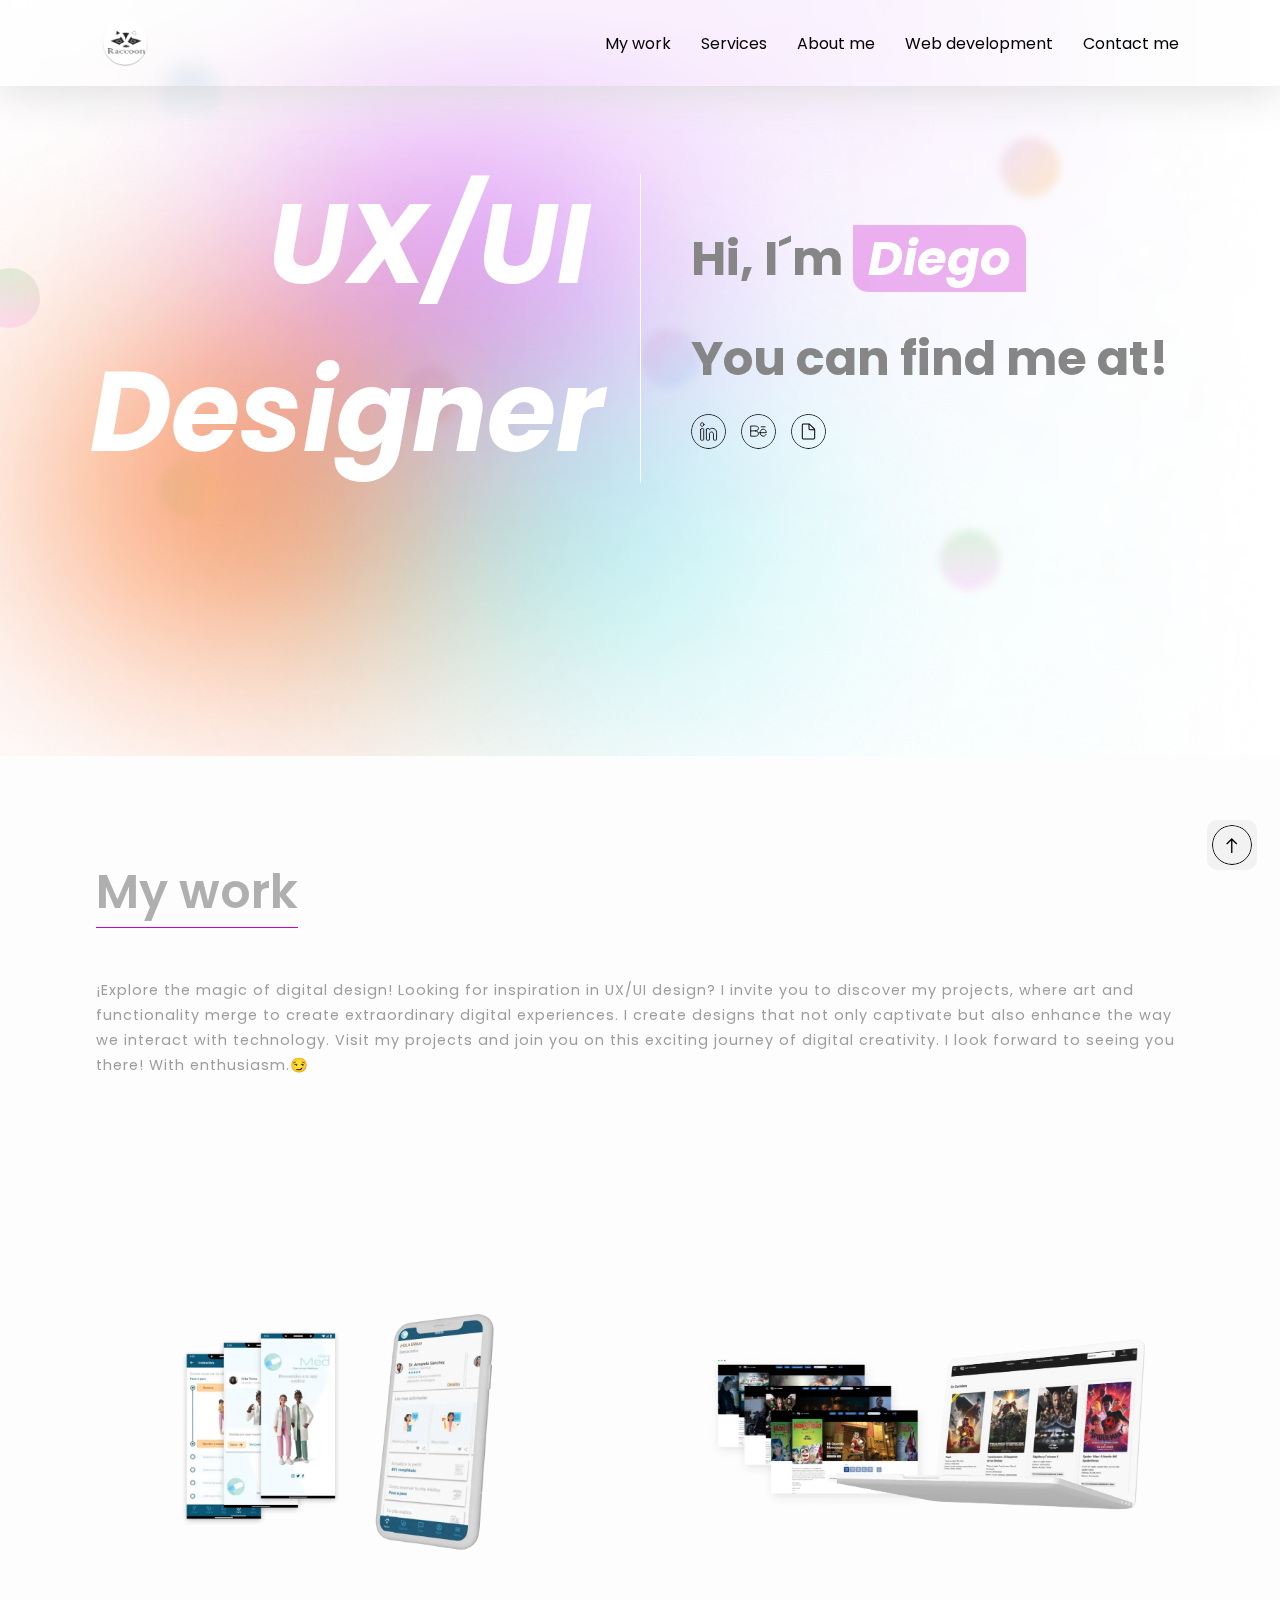
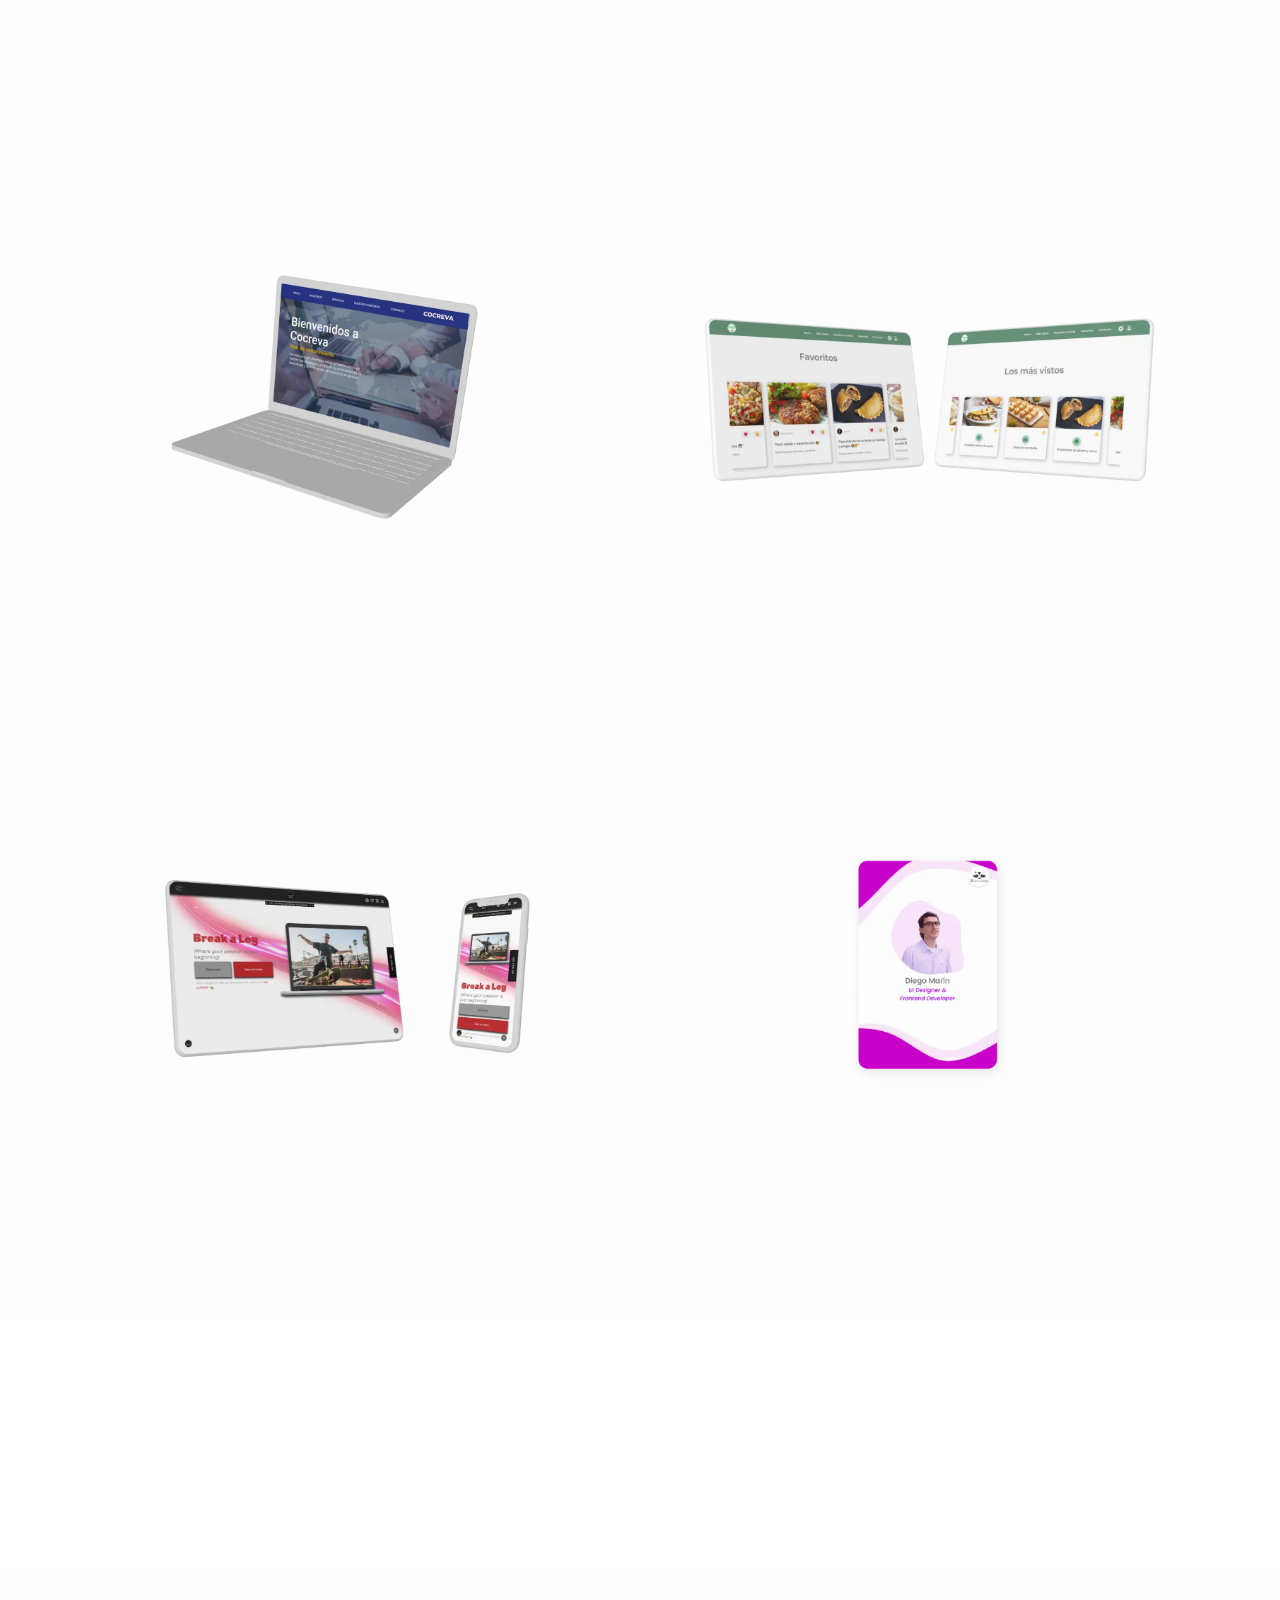
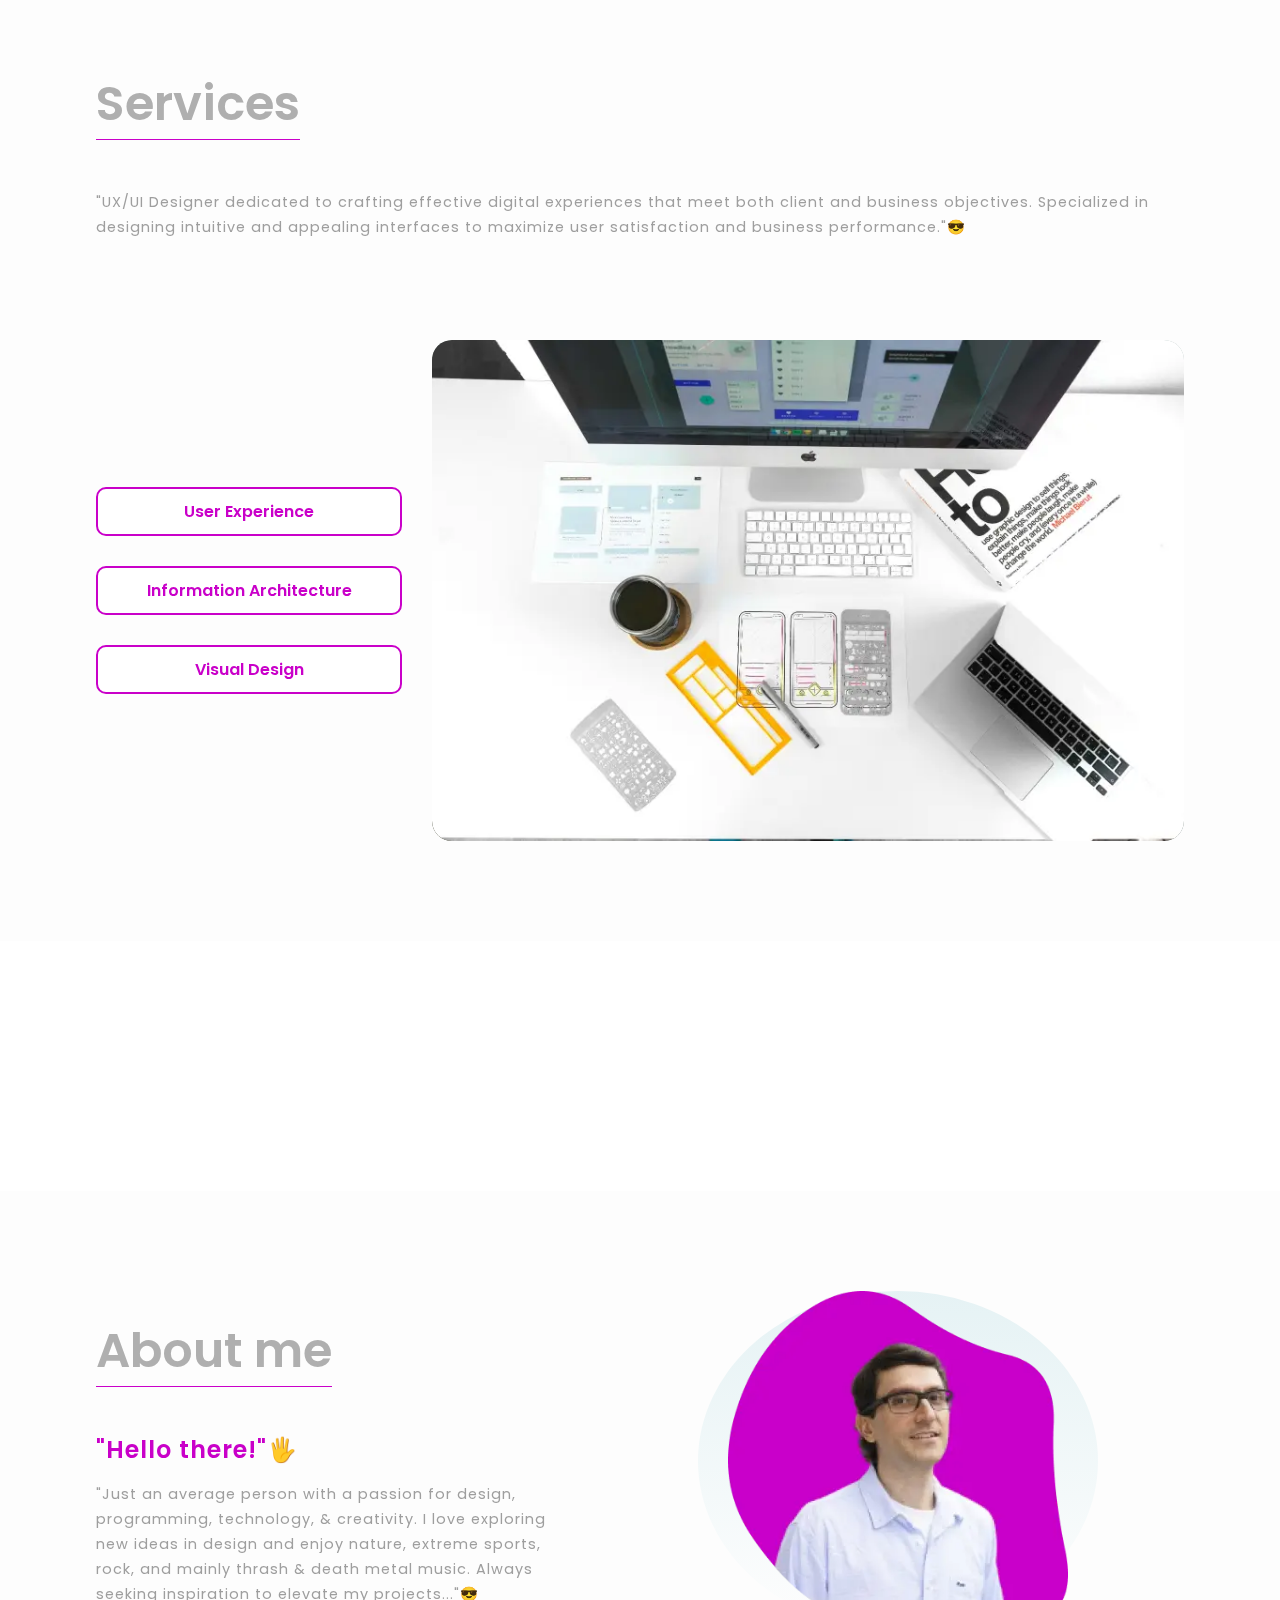
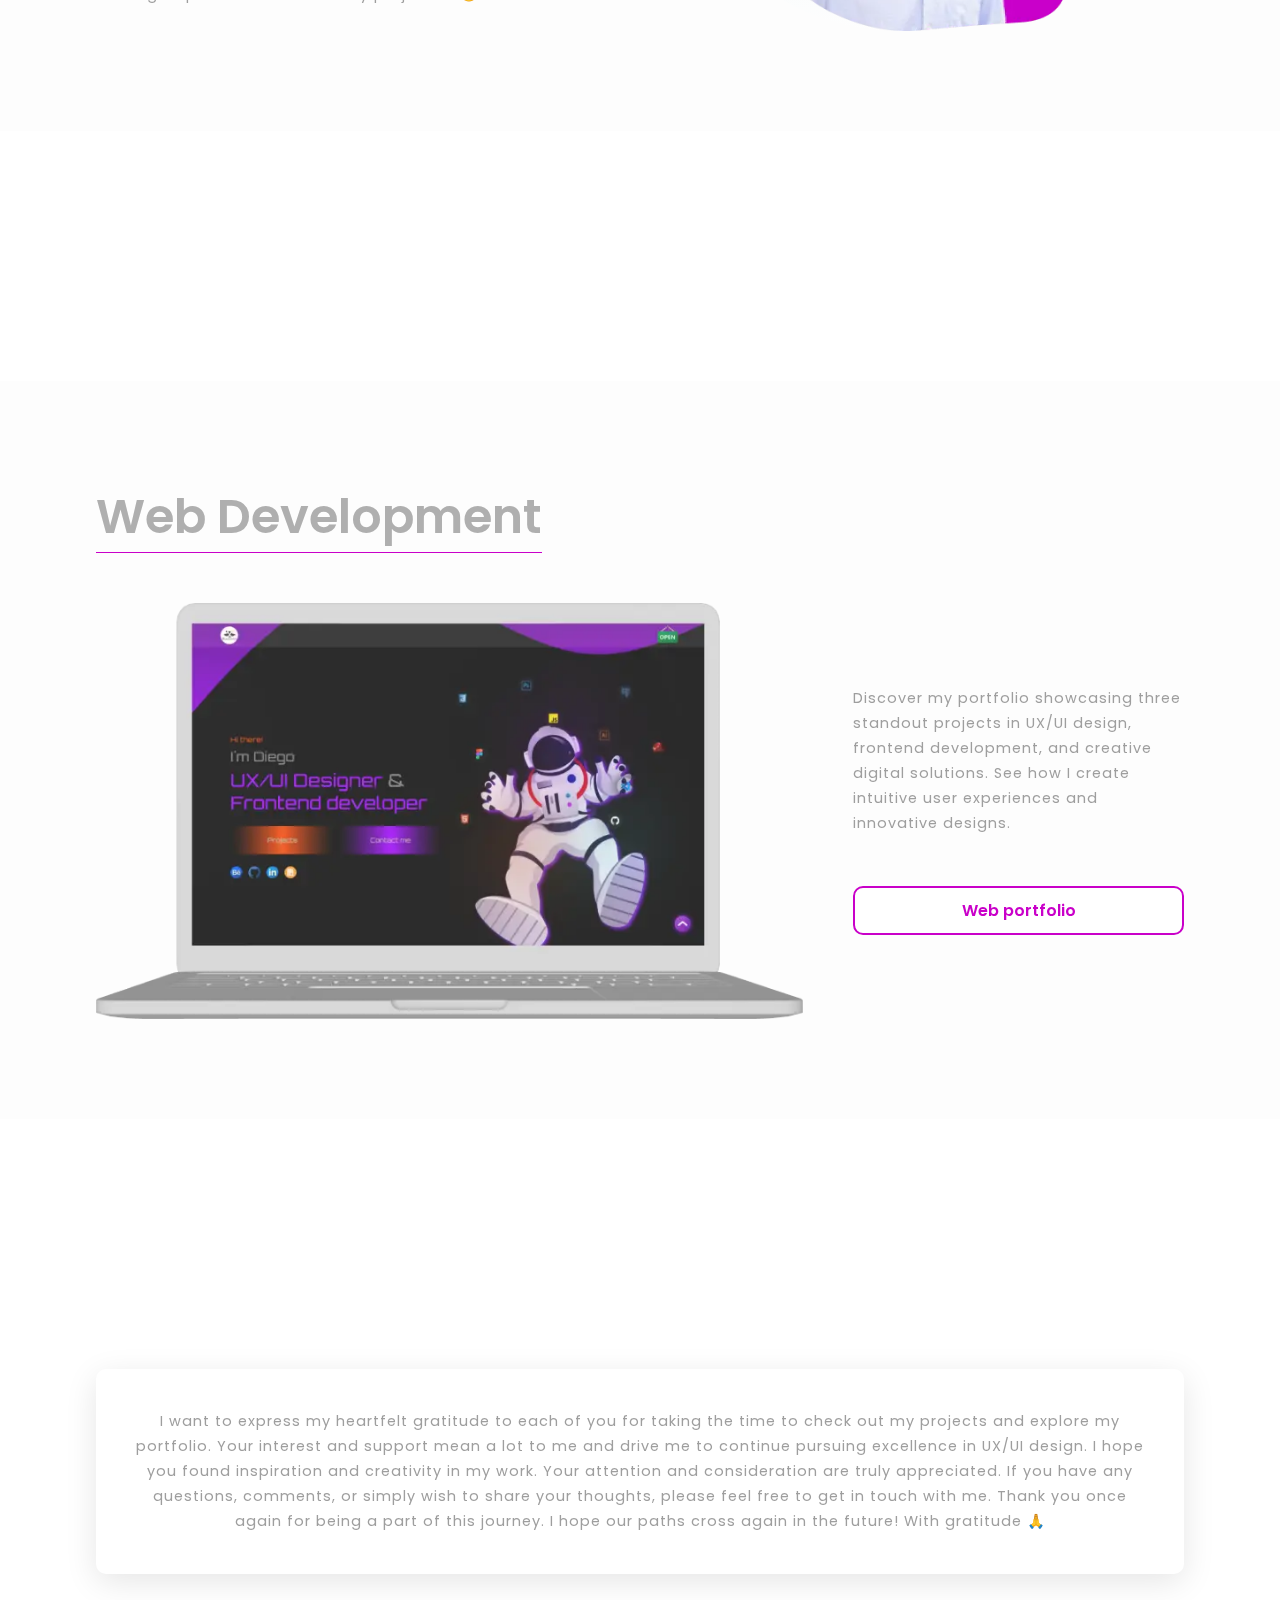
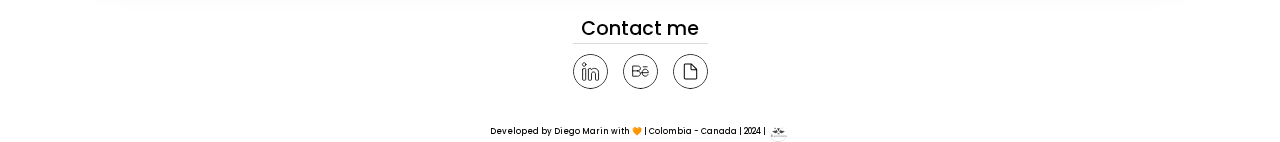
==== index.html @ 4f008a9b "MediaQueries AboutMe LandingPage" ====
<!DOCTYPE html>
<html lang="en">
<head>
    <meta charset="UTF-8">
    <meta name="viewport" content="width=device-width, initial-scale=1.0">
    <title>UX/UI Developer Porfolio</title>
    <!-- Favicon -->
    <link rel="icon" href="./img/logo.svg"  sizes="16x16"/>
    <link rel="icon" href="./img/logo.svg" sizes="32x32"/>
    <link rel="icon" href="./img/logo.svg" sizes="64x64"/>
    <!-- CSS Style -->
    <link rel="stylesheet" href="./assets/application.css">
    <!-- Google fonts  -->
    <link rel="preconnect" href="https://fonts.googleapis.com">
    <link rel="preconnect" href="https://fonts.gstatic.com" crossorigin>
    <link href="https://fonts.googleapis.com/css2?family=Poppins:wght@300;400;500;600;700&display=swap" rel="stylesheet">
</head>
<body>

    <!-- Navbar -->

    <header class="header">
        <div class="navbar">
            <a href="#" class="logoIcon"><img src="./img/logo.svg" alt="Logo" class="logo"></a>

            <label for="input" class="menuSide">
                <img src="./img/menuItemIcon.svg" alt="Icon menu" class="itemMenu">
            </label>
            <input type="checkbox" id="input">

            <nav class="menu">
                <label for="input" class="menuSide">
                    <img src="./img/closeItemIcon.svg" alt="Icon close" class="itemClose">
                </label>
                <ul>
                    <li>
                        <a class="item" href="#portfolio">My work</a>
                    </li>
                    <li>
                        <a class="item" href="#services">Services</a>
                    </li>
                    <li>
                        <a class="item" href="#aboutMe">About me</a>
                    </li>
                    <li>
                        <a class="item" href="#webDeveloper">Web development</a>
                    </li>
                    <li>
                        <a class="item" href="#contactMe">Contact me</a>
                    </li>
                </ul>
            </nav>
        </div>
    </header>

    <!-- Main Container -->

    <main class="mainContainer">

        <!-- Hero Section -->

        <section class="heroSection"  id="heroSection">
            <div class="leftSide">
                <h1 class="titleLeftSide">UX/UI Designer</h1>
            </div>
            <div class="rightSide">
                <h2 class="itemRightSide titleRightSide">Hi, I´m <span class="name">Diego</span></h2>
                <h2 class="itemRightSide titleRightSide">You can find me at!</h2>
                <nav class="itemRightSide socialMedia">
                    <ul>
                        <li><a href="https://www.linkedin.com/in/diegomarinmora/" class="item" target="_blank"><img src="./img/linkedinItemIcon.svg" alt="LinkedIn icon" class="img"><span class="tooltip">LinkedIn</span></a></li>
                        <li><a href="https://www.behance.net/diegomarin21" class="item" target="_blank"><img src="./img/behanceItemIcon.svg" alt="Behance icon" class="img"><span class="tooltip">Behance</span></a></li>
                        <li><a href="./img/resume.pdf" class="item" target="_blank" download="resume.pdf"><img src="./img/resumeItemIcon.svg" alt="Resume icon" class="img"><span class="tooltip">Resume</span></a></li>
                    </ul>
                </nav>
            </div>
            <div class="spot spot1"></div>
            <div class="spot spot2"></div>
            <div class="spot spot3"></div>
            <div class="spot spot4"></div>
            <div class="spot spot5"></div>
            <div class="spot spot6"></div>
            <div class="spot spot7"></div>
        </section>

        <!-- Section ArrowUp -->

        <section class="arrowup" >
            <a href="#heroSection"><img src="./img/arrowUpItemIcon.svg" alt="" class="arrowupIcon"></a>
        </section>

        <!-- Portfolio -->

        <section class="portfolio" id="portfolio">
            <div class="sectionPortfolio">
                <h3 class="titleSection">My work</h3>
                <p>¡Explore the magic of digital design!
                    Looking for inspiration in UX/UI design? I invite you to discover my projects, where art and functionality merge to create extraordinary digital experiences.
                    I create designs that not only captivate but also enhance the way we interact with technology.
                    Visit my projects and join you on this exciting journey of digital creativity. I look forward to seeing you there!
                    With enthusiasm.😏
                </p>
            </div>
            <div class="sectionProjects">
                <section class="project projectOne">
                    <div class="blockProject">
                        <h3 class="subtitleProject">Semed</h3>
                        <p class="paragraph">Designed a user-friendly app to simplify scheduling and
                            managing medical appointments. Key UX/UI features include intuitive navigation,
                            clear appointment scheduling, and an integrated chat system for direct communication
                            with healthcare providers.
                        </p>
                        <a href="views/semed.html" class="ctaProject"> Case Study</a>
                    </div>
                </section>
                <section class="project projectTwo">
                    <div class="blockProject">
                        <h3 class="subtitleProject">Cineco</h3>
                        <p class="paragraph">Redesigned a ticket booking website to enhance user experience
                            and streamline the booking process. Key UX/UI improvements include a more intuitive
                            interface, simplified navigation, and a faster, more efficient reservation system,
                            ensuring a seamless and enjoyable user journey.</p>
                        <a href="views/cineco.html" class="ctaProject">Case Study</a>
                    </div>
                </section>
                <section class="project projectThree">
                    <div class="blockProject">
                        <h3 class="subtitleProject">Cocreva</h3>
                        <p class="paragraph">Created a focused landing page featuring a leading speaker in
                            technology and entrepreneurship. Highlighting upcoming talks and encouraging direct
                            engagement through social media channels. Key UX/UI elements include a streamlined
                            design, and intuitive navigation for easy interaction.</p>
                        <a href="views/cocreva.html" class="ctaProject">Case Study </a>
                    </div>
                </section>
                <section class="project projectFour">
                    <div class="blockProject">
                        <h3 class="subtitleProject">Resapi</h3>
                        <p class="paragraph">I've developed an intuitive webapp dedicated to common homemade
                            recipes that are quick to prepare. Our platform offers a variety of accessible culinary
                            options, from main dishes to desserts, designed to simplify the search, preparation,
                            and enjoyment of delicious meals in no time.</p>
                        <a href="views/resapi.html" class="ctaProject">Case Study </a>
                    </div>
                </section>
                <section class="project projectFive">
                    <div class="blockProject">
                        <h3 class="subtitleProject">Break a Leg</h3>
                        <p class="paragraph">Introducing "Break a Leg," a vibrant skatewear brand designed for
                            youthful skateboard enthusiasts. Our branding captures the essence of adventure and
                            self-expression inherent in skate culture. With bold designs, quality materials, and
                            an authentic approach, "Break a Leg" offers apparel that celebrates the passion and
                            energy of the skateboarding community.</p>
                        <a href="views/breakALeg.html" class="ctaProject">Branding</a>
                    </div>
                </section>
                <section class="project projectSix">
                    <div class="blockProject">
                        <h3 class="subtitleProject">Additional Projects</h3>
                        <p class="paragraph">Explore a diverse portfolio of projects showcasing expertise in Figma
                            designs, landing page creation, web development, animations, and component design.
                            Each project reflects a commitment to creativity, functionality, and user engagement,
                            utilizing cutting-edge tools and techniques to deliver exceptional digital experiences
                            across various platforms and mediums.</p>
                        <a href="views/additionalProjects.html" class="ctaProject">Additional projects</a>
                    </div>
                </section>
            </div>
        </section>

        <!-- Services -->

        <section class="services" id="services">
            <div class="sectionServices">
                <h3 class="titleSection">Services</h3>
                <p>"UX/UI Designer dedicated to crafting effective digital experiences that meet
                    both client and business objectives. Specialized in designing intuitive and
                    appealing interfaces to maximize user satisfaction and business performance."😎
                </p>
            </div>
            <section class="profile">
                <div class="generalDescription">
                    <div class="options">

                        <label for="experience">
                            <p>User Experience</p>
                        </label>

                        <label for="architecture">
                            <p>Information Architecture</p>
                        </label>

                        <label for="design">
                            <p>Visual Design</p>
                        </label>
                    </div>
                </div>
                <div class="slider">
                    <input type="checkbox" id="experience">
                    <div class="userExperience">
                        <label for="experience"></label>
                        <img src="./img/left.webp" alt="">
                        <div>
                            <img src="./img/uxWhiteItemIcon.svg" alt="" class="icon">
                            <p>✔ User Interviews</p>
                            <p>✔ Heuristic Evaluation</p>
                            <p>✔ Contextual Inquiry</p>
                            <p>✔ Survey Design</p>
                        </div>
                    </div>
                    <input type="checkbox" id="architecture">
                    <div class="interactionDesign">
                        <label for="architecture"></label>
                        <img src="./img/center.webp" alt="">
                        <div>
                            <img src="./img/architectureItemIcon.svg" alt="" class="icon">
                            <p>✔ User Experience Mapping</p>
                            <p>✔ Information Architecture</p>
                            <p>✔ Wireframe Flows</p>
                            <p>✔ UX Writing and Microcopy</p>
                        </div>
                    </div>
                    <input type="checkbox" id="design">
                    <div class="visualDesign">
                        <label for="design"></label>
                        <img src="./img/right.webp" alt="">
                        <div>
                            <img src="./img/visualDesignItemIcon.svg" alt="" class="icon">
                            <p>✔ Web and Mobile Layout</p>
                            <p>✔ High Fidelity Mockups</p>
                            <p>✔ Interactive Prototypes</p>
                            <p>✔ Presentation Design</p>
                        </div>
                    </div>
                </div>
            </section>
        </section>

        <!-- About me -->

        <section class="aboutMe" id="aboutMe">
            <div class="sectionSplit">
                <div class="sectionAboutMe">
                    <h3 class="titleSection">About me</h3>
                    <h4>"Hello there!"🖐</h4>
                    <p>"Just an average person with a passion for design, programming,
                        technology, & creativity. I love exploring new ideas in design
                        and enjoy nature, extreme sports, rock, and mainly thrash & death
                        metal music. Always seeking inspiration to elevate my projects..."😎
                    </p>
                </div>
                <section class="profile">
                    <div class="generalDescription">
                        <div class="spot"></div>
                        <img class="avatar" src="./img/avatarAboutMe.webp" alt="" >
                    </div>
                </section>
            </div>
        </section>

        <!-- Web development -->

        <section class="webDevelopment" id="webDeveloper">
            <div class="sectionWebDevelopment">
                <h3 class="titleSection">Web Development</h3>
            </div>
            <div class="portfolioWeb"">
                <img class="laptop" src="./img/laptop1.webp" alt="Laptop portfolio">
                <div>
                    <p>Discover my portfolio showcasing three standout projects in UX/UI design,
                        frontend development, and creative digital solutions. See how I create
                        intuitive user experiences and innovative designs.
                    </p>
                    <a href="https://portfolioraccoon.netlify.app/" class="ctaPortfolio" target="_blank">Web portfolio</a>
                </div>
            </div>

        </section>

    </main>

    <!-- Footer -->

    <!-- Contact me -->

    <footer class="contactMe" id="contactMe">
        <p class="farewell">
            I want to express my heartfelt gratitude to each of you for taking the time to check out my projects and explore my portfolio. Your interest and support mean a lot to me and drive me to continue pursuing excellence in UX/UI design.
            I hope you found inspiration and creativity in my work. Your attention and consideration are truly appreciated. If you have any questions, comments, or simply wish to share your thoughts, please feel free to get in touch with me.
            Thank you once again for being a part of this journey. I hope our paths cross again in the future!
            With gratitude 🙏
        </p>
        <h3 class="titleSection">Contact me</h3>
        <nav class="socialMedia">
            <ul>
                <li><a href="https://www.linkedin.com/in/diegomarinmora/" class="item" target="_blank"><img src="./img/linkedinItemIcon.svg" alt="LinkedIn icon" class="img"><span class="tooltip">LinkedIn</span></a></li>
                <li><a href="https://www.behance.net/diegomarin21" class="item" target="_blank"><img src="./img/behanceItemIcon.svg" alt="Behance ico" class="img"><span class="tooltip">Behance</span></a></li>
                <li><a href="./img/resume.pdf" class="item" target="_blank" download="resume.pdf"><img src="./img/resumeItemIcon.svg" alt="Resume icon" class="img"><span class="tooltip">Resume</span></a></li>
            </ul>
        </nav>
        <div class="infoDeveloper">
            <p class="name">Developed by Diego Marin with 🧡 | Colombia - Canada | 2024 |  <img src="./img/logo.svg" alt="" class="logo"></p>
        </div>
    </footer>

    <!-- JS -->

    <script src="main.js"></script>

</body>
</html>
---- assets/application.css ----
@import "./css/main.css";
@import "./config/main.css";
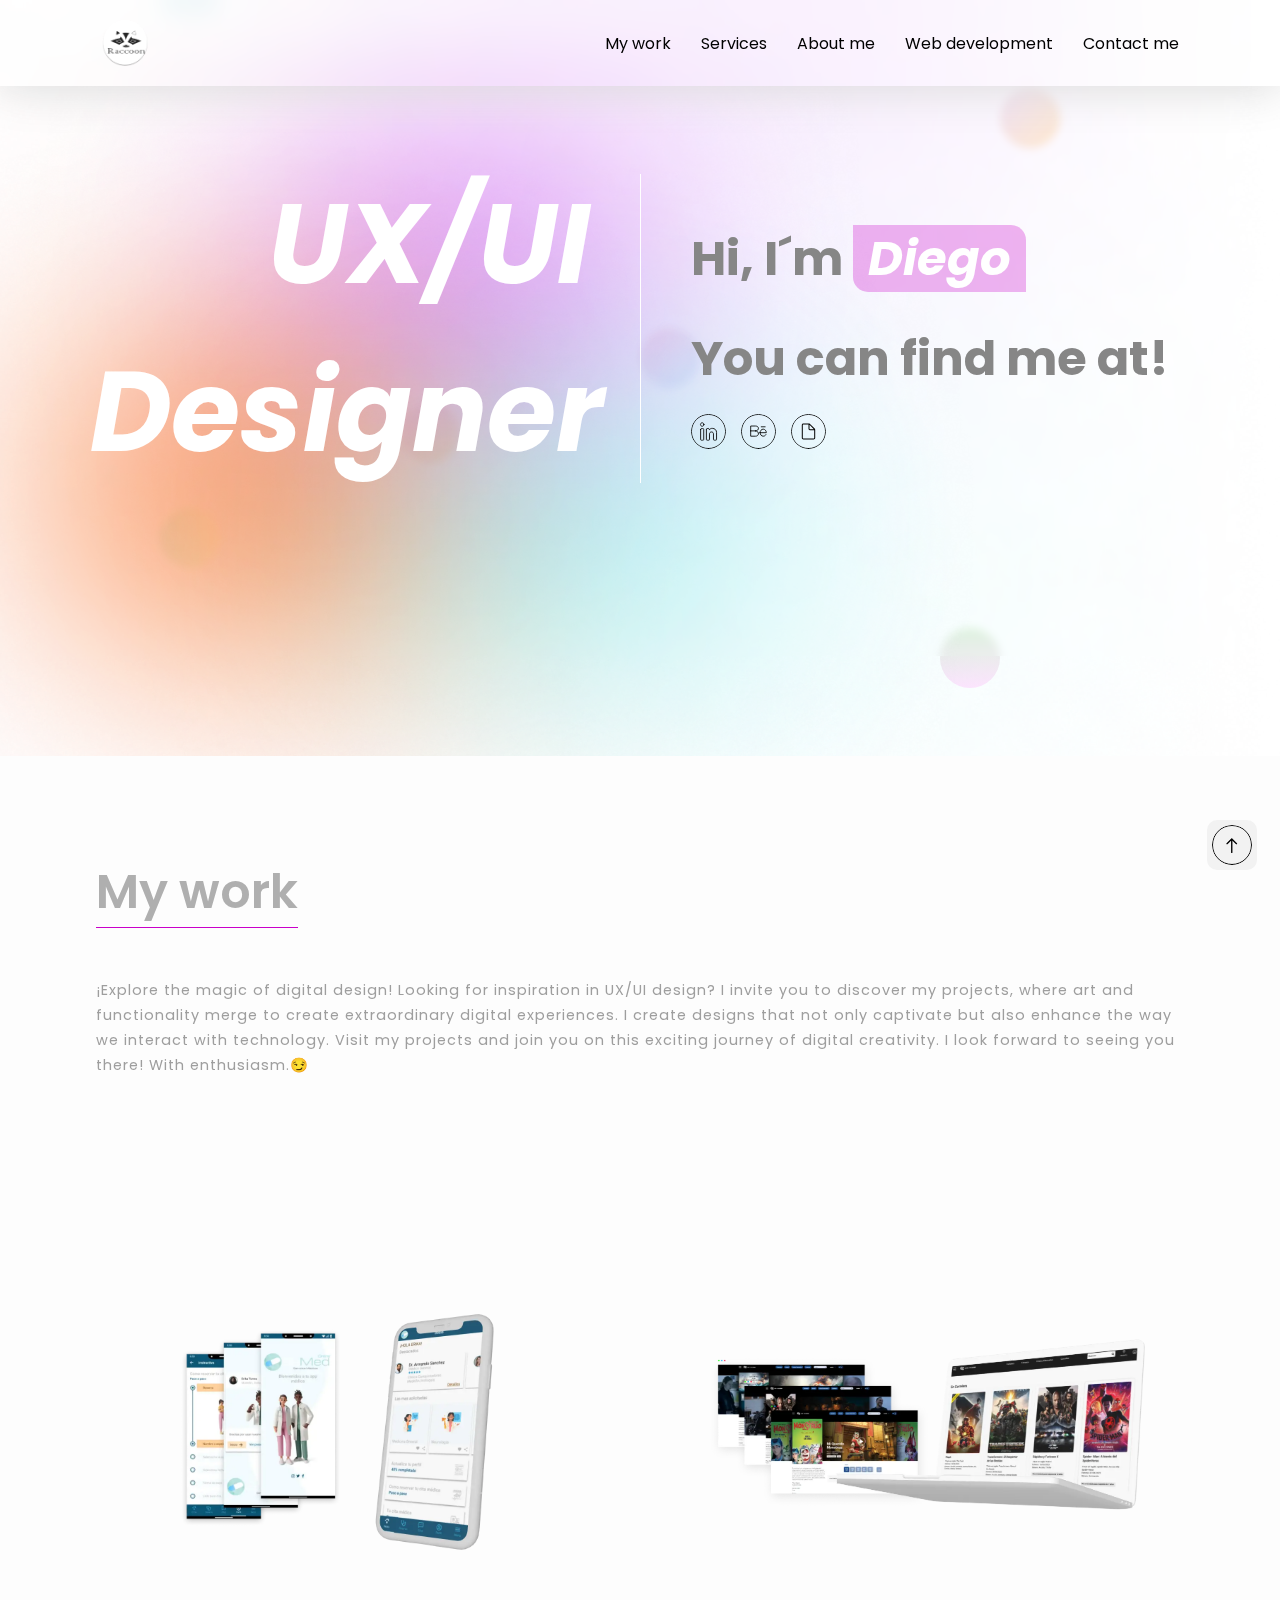
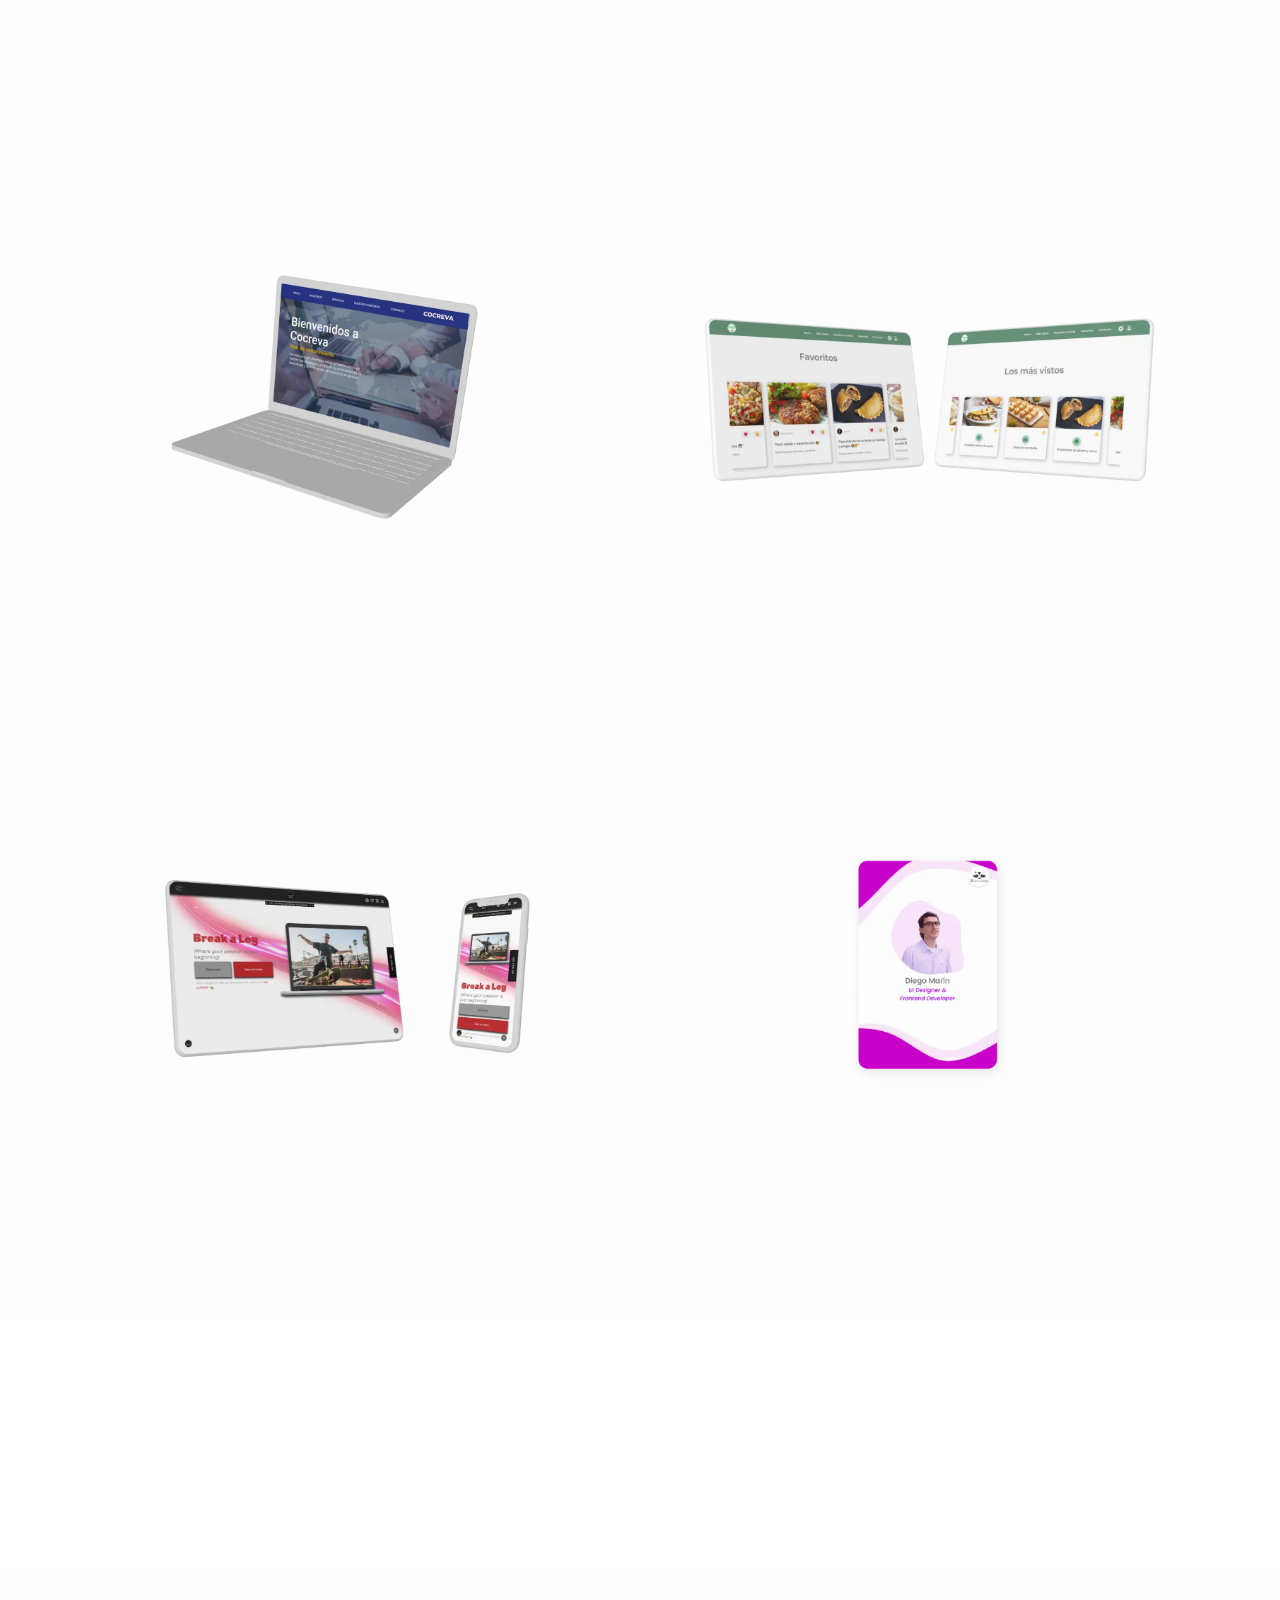
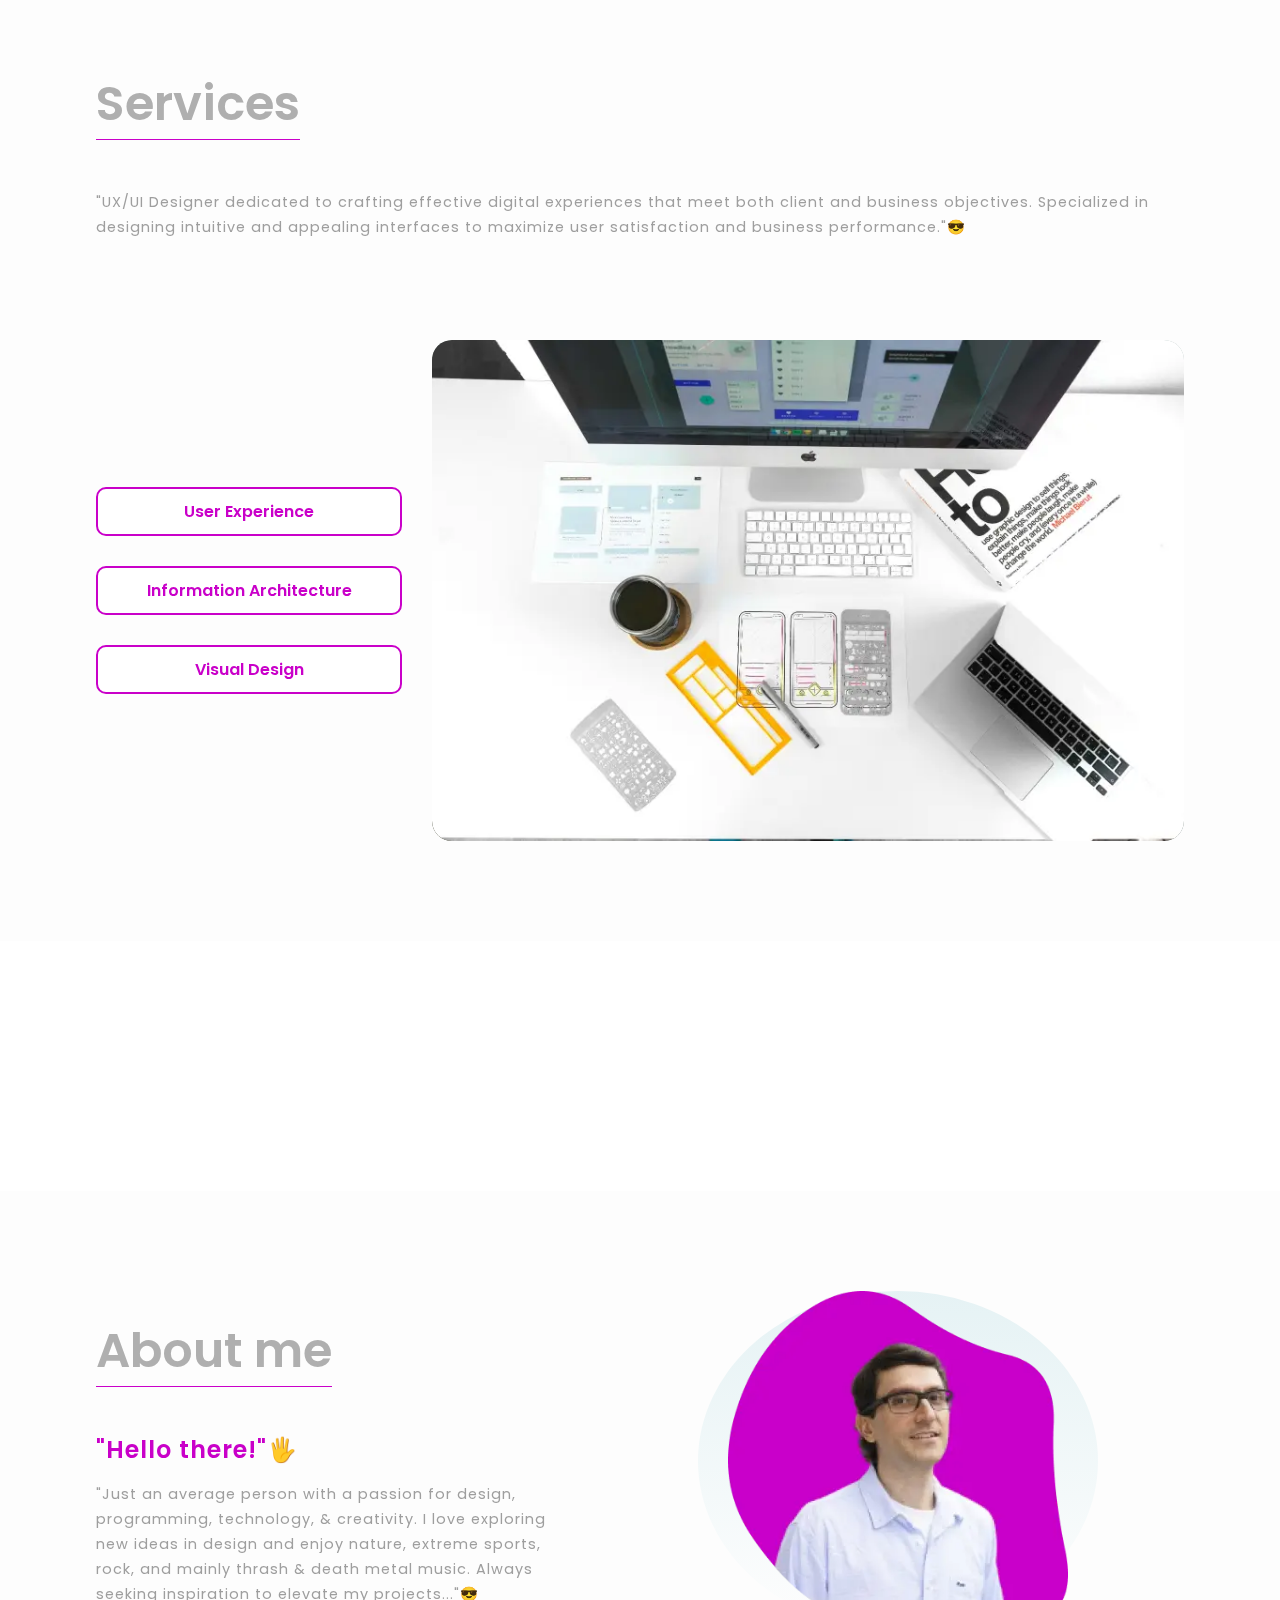
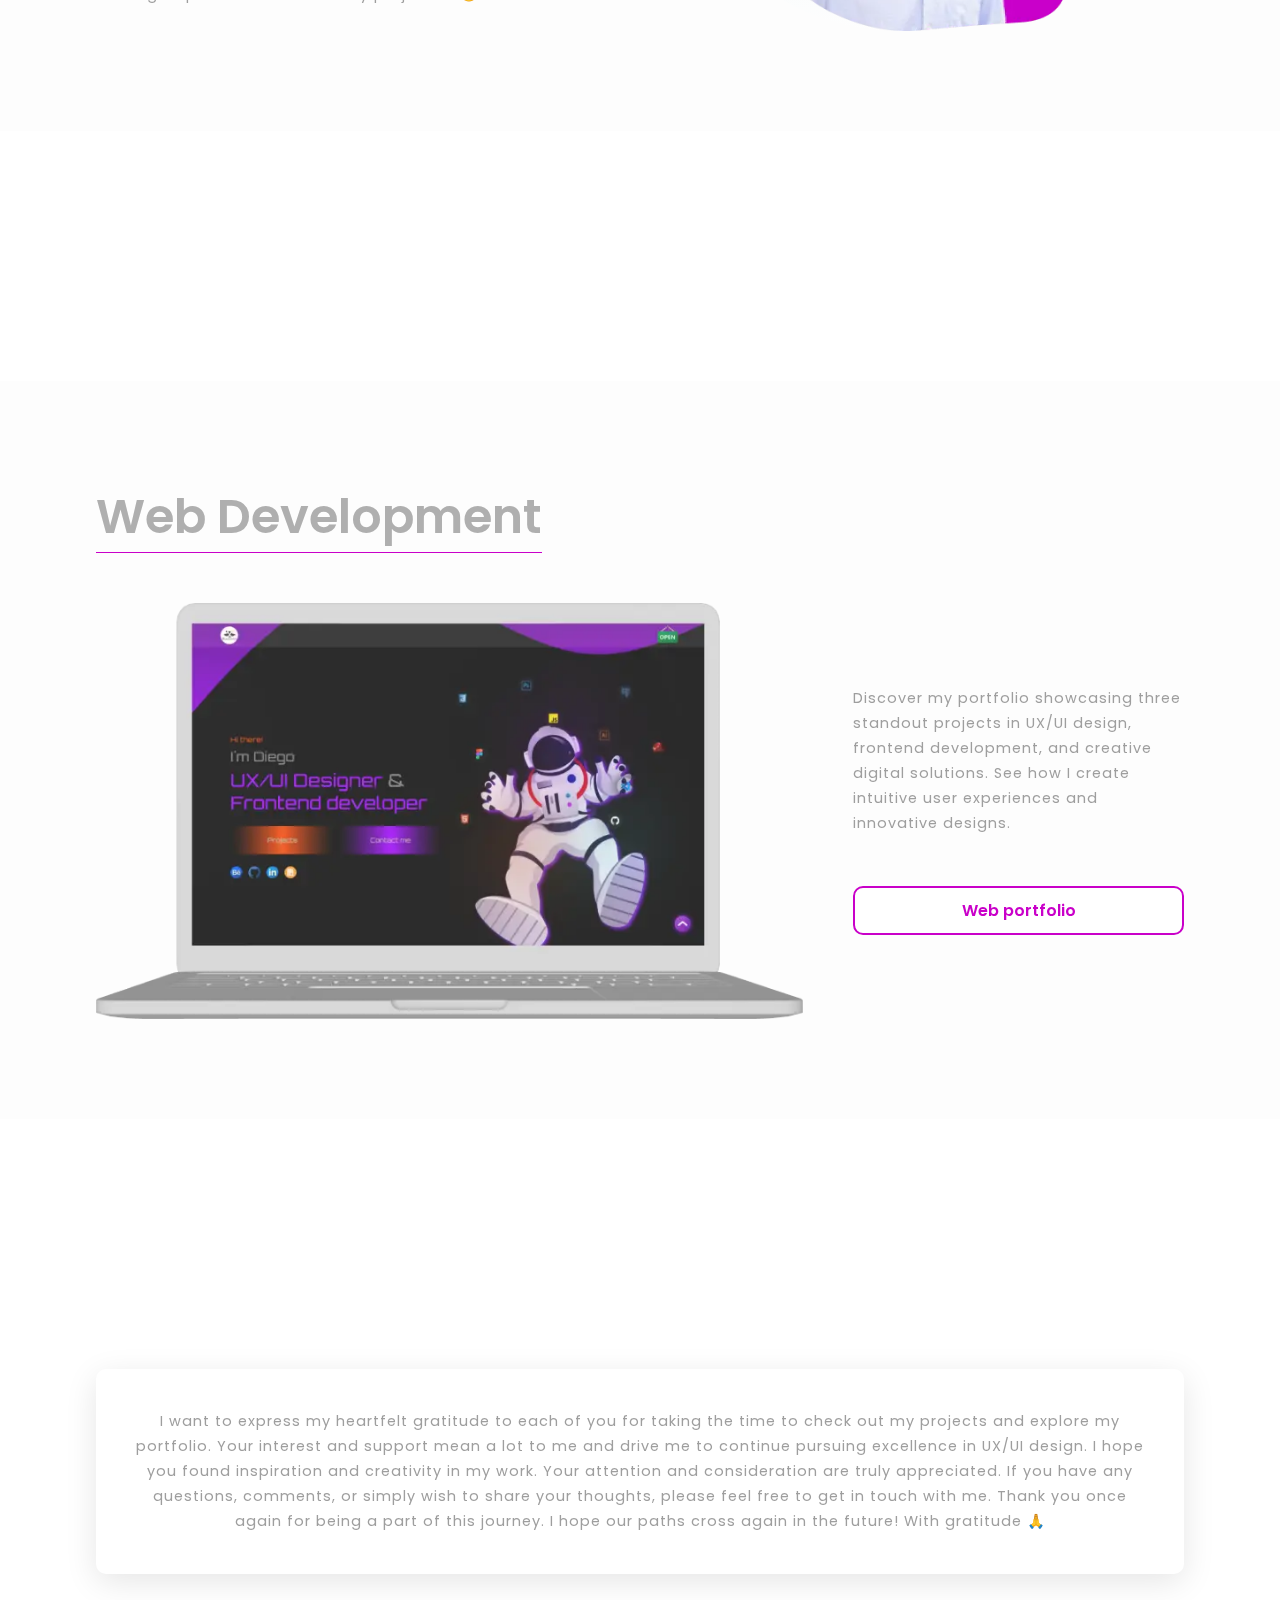
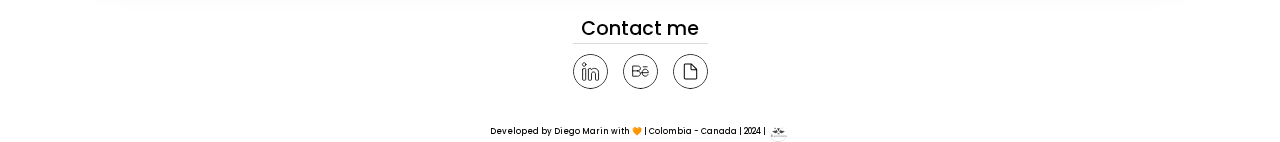
==== commit 831559f8: "MediaQueries Adjustment" ====
--- a/index.html
+++ b/index.html
@@ -28,28 +28,33 @@
             </label>
             <input type="checkbox" id="input">
 
-            <nav class="menu">
-                <label for="input" class="menuSide">
-                    <img src="./img/closeItemIcon.svg" alt="Icon close" class="itemClose">
-                </label>
-                <ul>
-                    <li>
-                        <a class="item" href="#portfolio">My work</a>
-                    </li>
-                    <li>
-                        <a class="item" href="#services">Services</a>
-                    </li>
-                    <li>
-                        <a class="item" href="#aboutMe">About me</a>
-                    </li>
-                    <li>
-                        <a class="item" href="#webDeveloper">Web development</a>
-                    </li>
-                    <li>
-                        <a class="item" href="#contactMe">Contact me</a>
-                    </li>
-                </ul>
-            </nav>
+                <nav class="menu">
+
+                    <div class="curtain">
+                        <label for="input" class="menuSide">
+                            <img src="./img/closeItemIcon.svg" alt="Icon close" class="itemClose">
+                        </label>
+
+                        <ul>
+                            <li>
+                                <a class="item" href="#portfolio">My work</a>
+                            </li>
+                            <li>
+                                <a class="item" href="#services">Services</a>
+                            </li>
+                            <li>
+                                <a class="item" href="#aboutMe">About me</a>
+                            </li>
+                            <li>
+                                <a class="item" href="#webDeveloper">Web development</a>
+                            </li>
+                            <li>
+                                <a class="item" href="#contactMe">Contact me</a>
+                            </li>
+                        </ul>
+                    </div>
+                </nav>
+            </div>
         </div>
     </header>
 
@@ -74,13 +79,15 @@
                     </ul>
                 </nav>
             </div>
-            <div class="spot spot1"></div>
-            <div class="spot spot2"></div>
-            <div class="spot spot3"></div>
-            <div class="spot spot4"></div>
-            <div class="spot spot5"></div>
-            <div class="spot spot6"></div>
-            <div class="spot spot7"></div>
+            <div class="spots">
+                <div class="spot spot1"></div>
+                <div class="spot spot2"></div>
+                <div class="spot spot3"></div>
+                <div class="spot spot4"></div>
+                <div class="spot spot5"></div>
+                <div class="spot spot6"></div>
+                <div class="spot spot7"></div>
+            </div>
         </section>
 
         <!-- Section ArrowUp -->
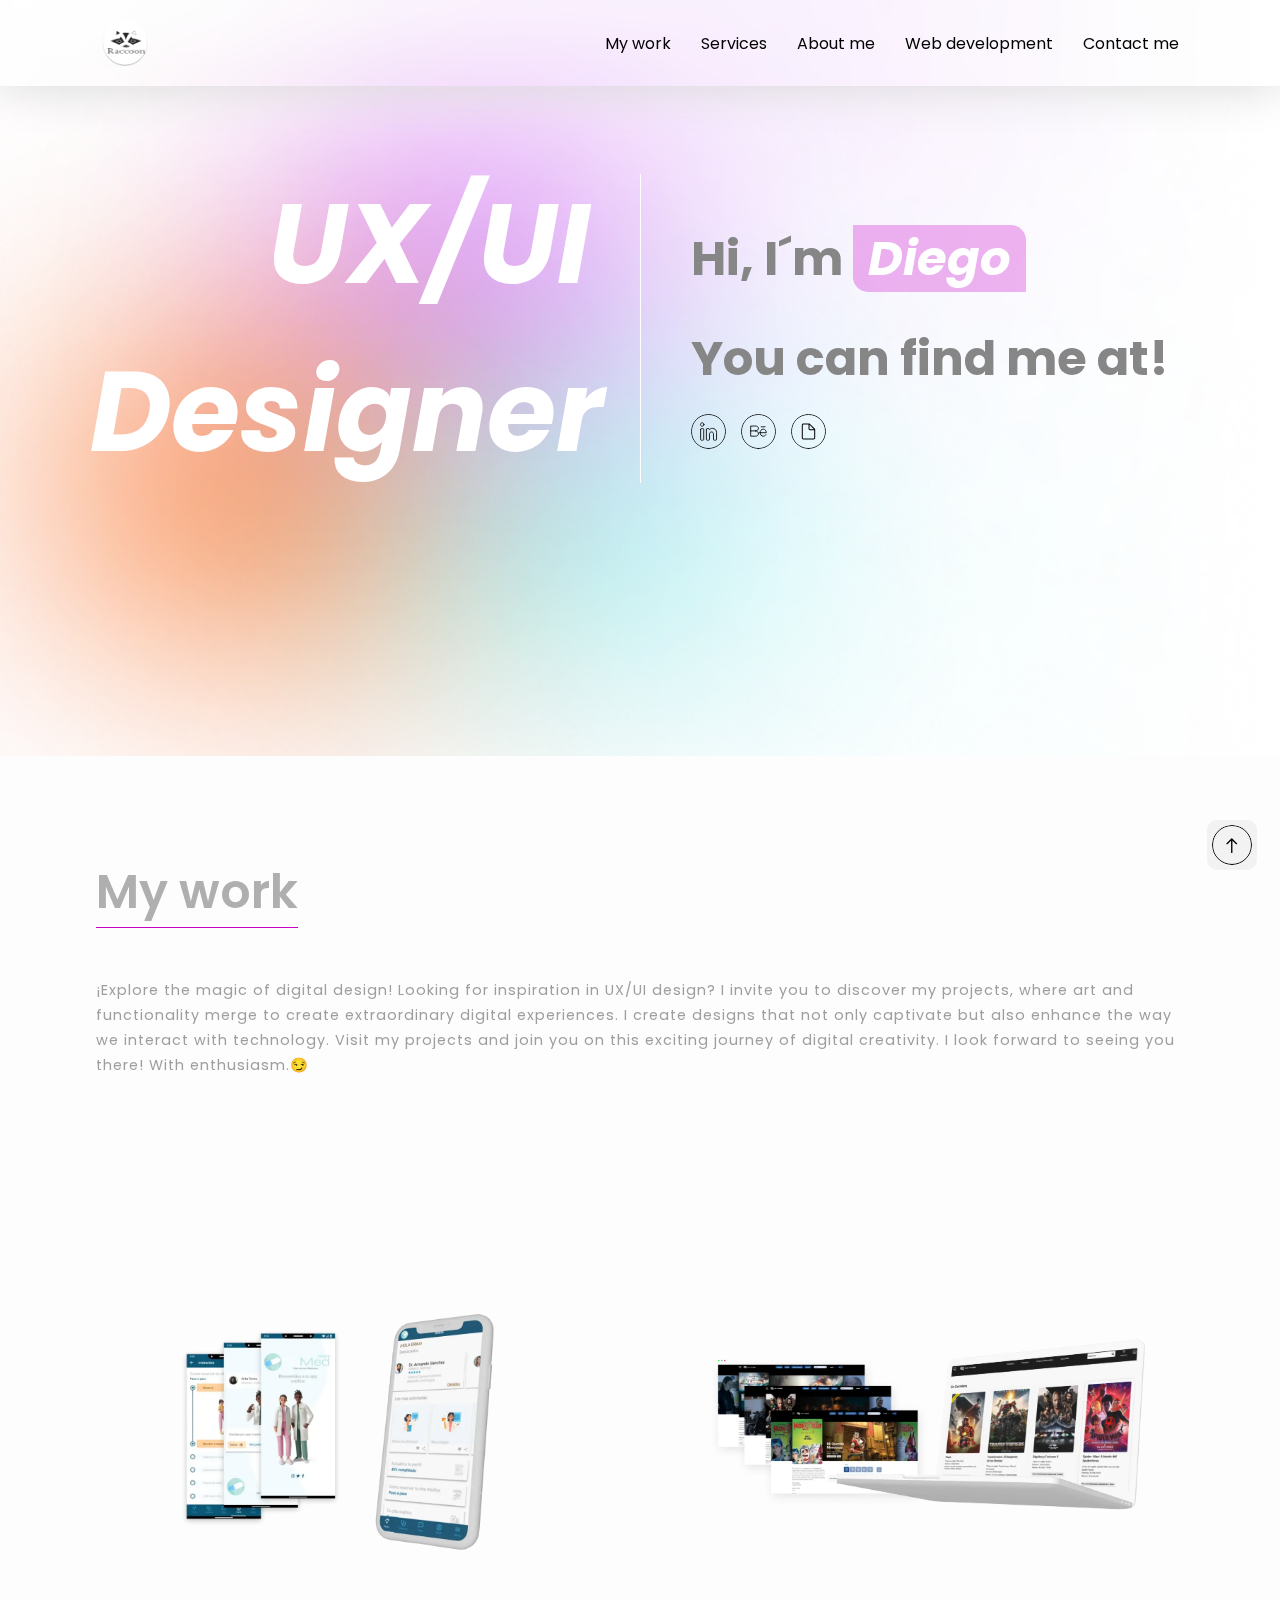
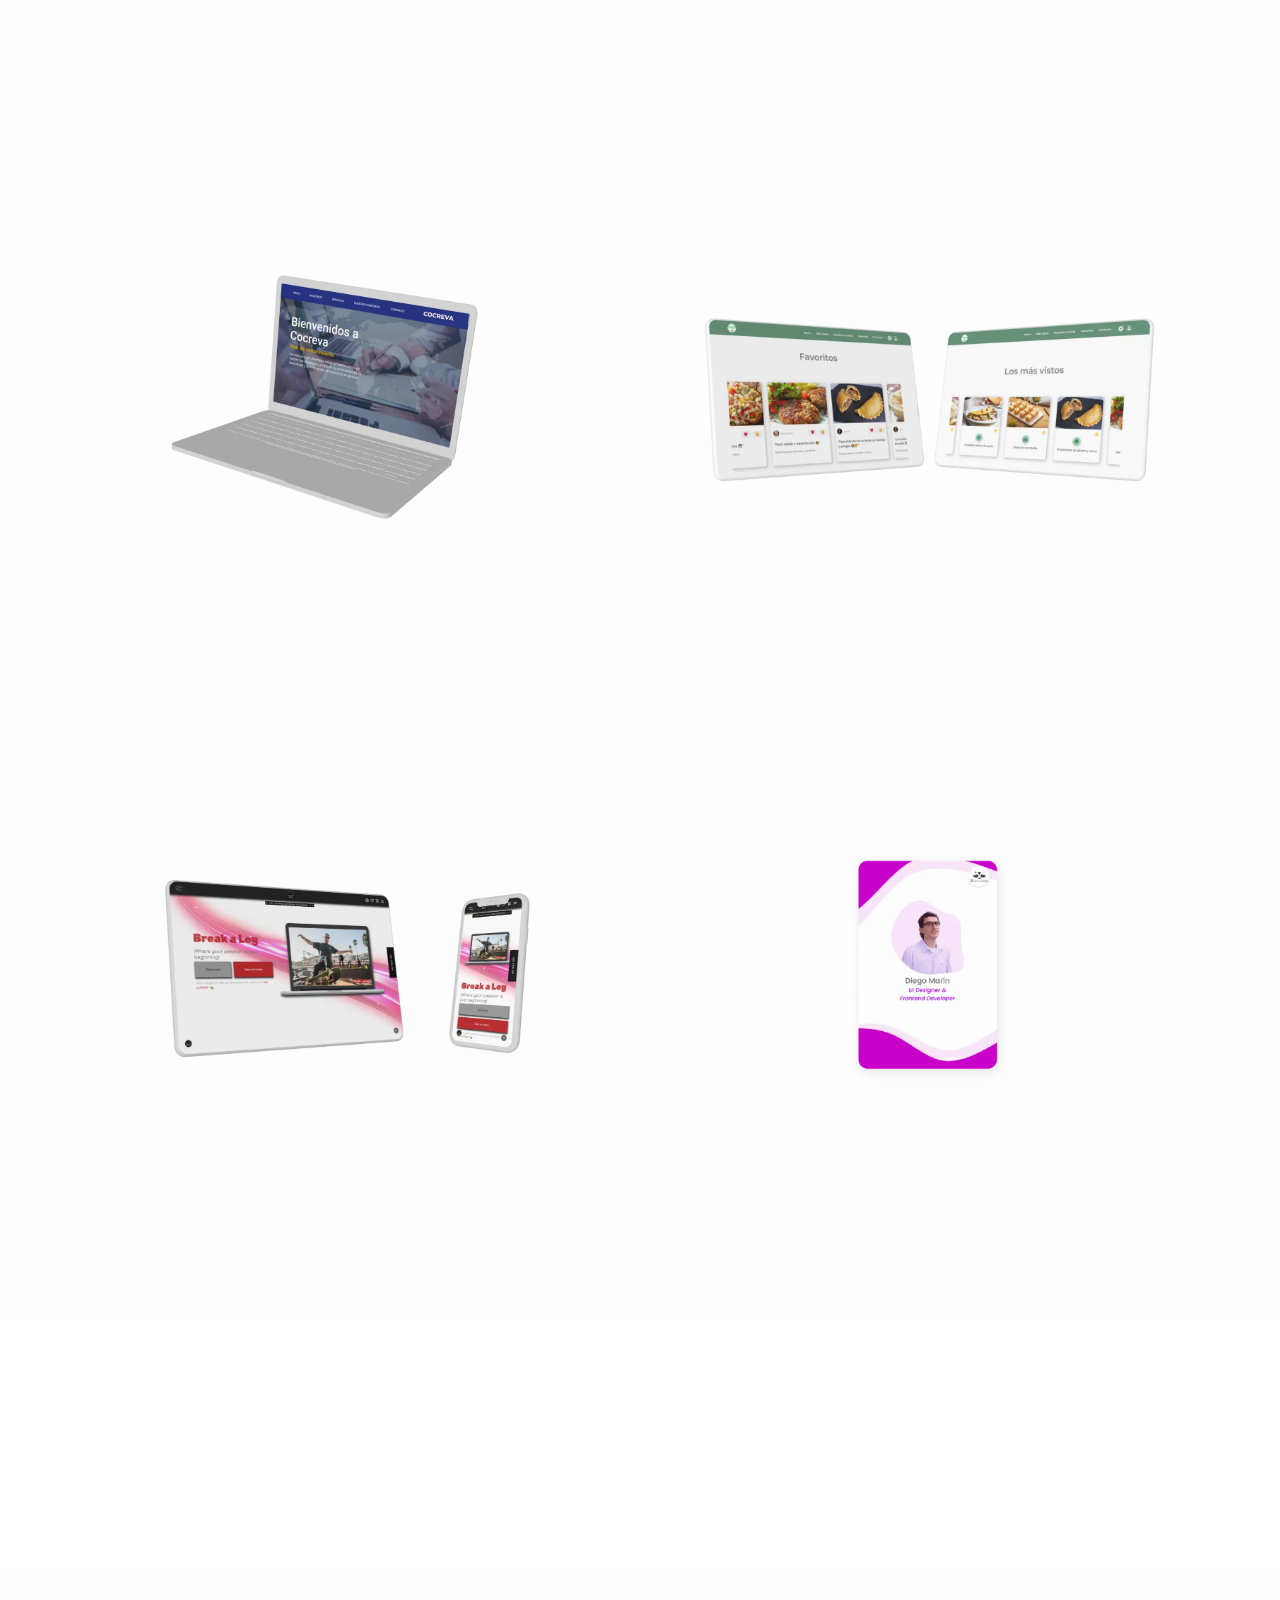
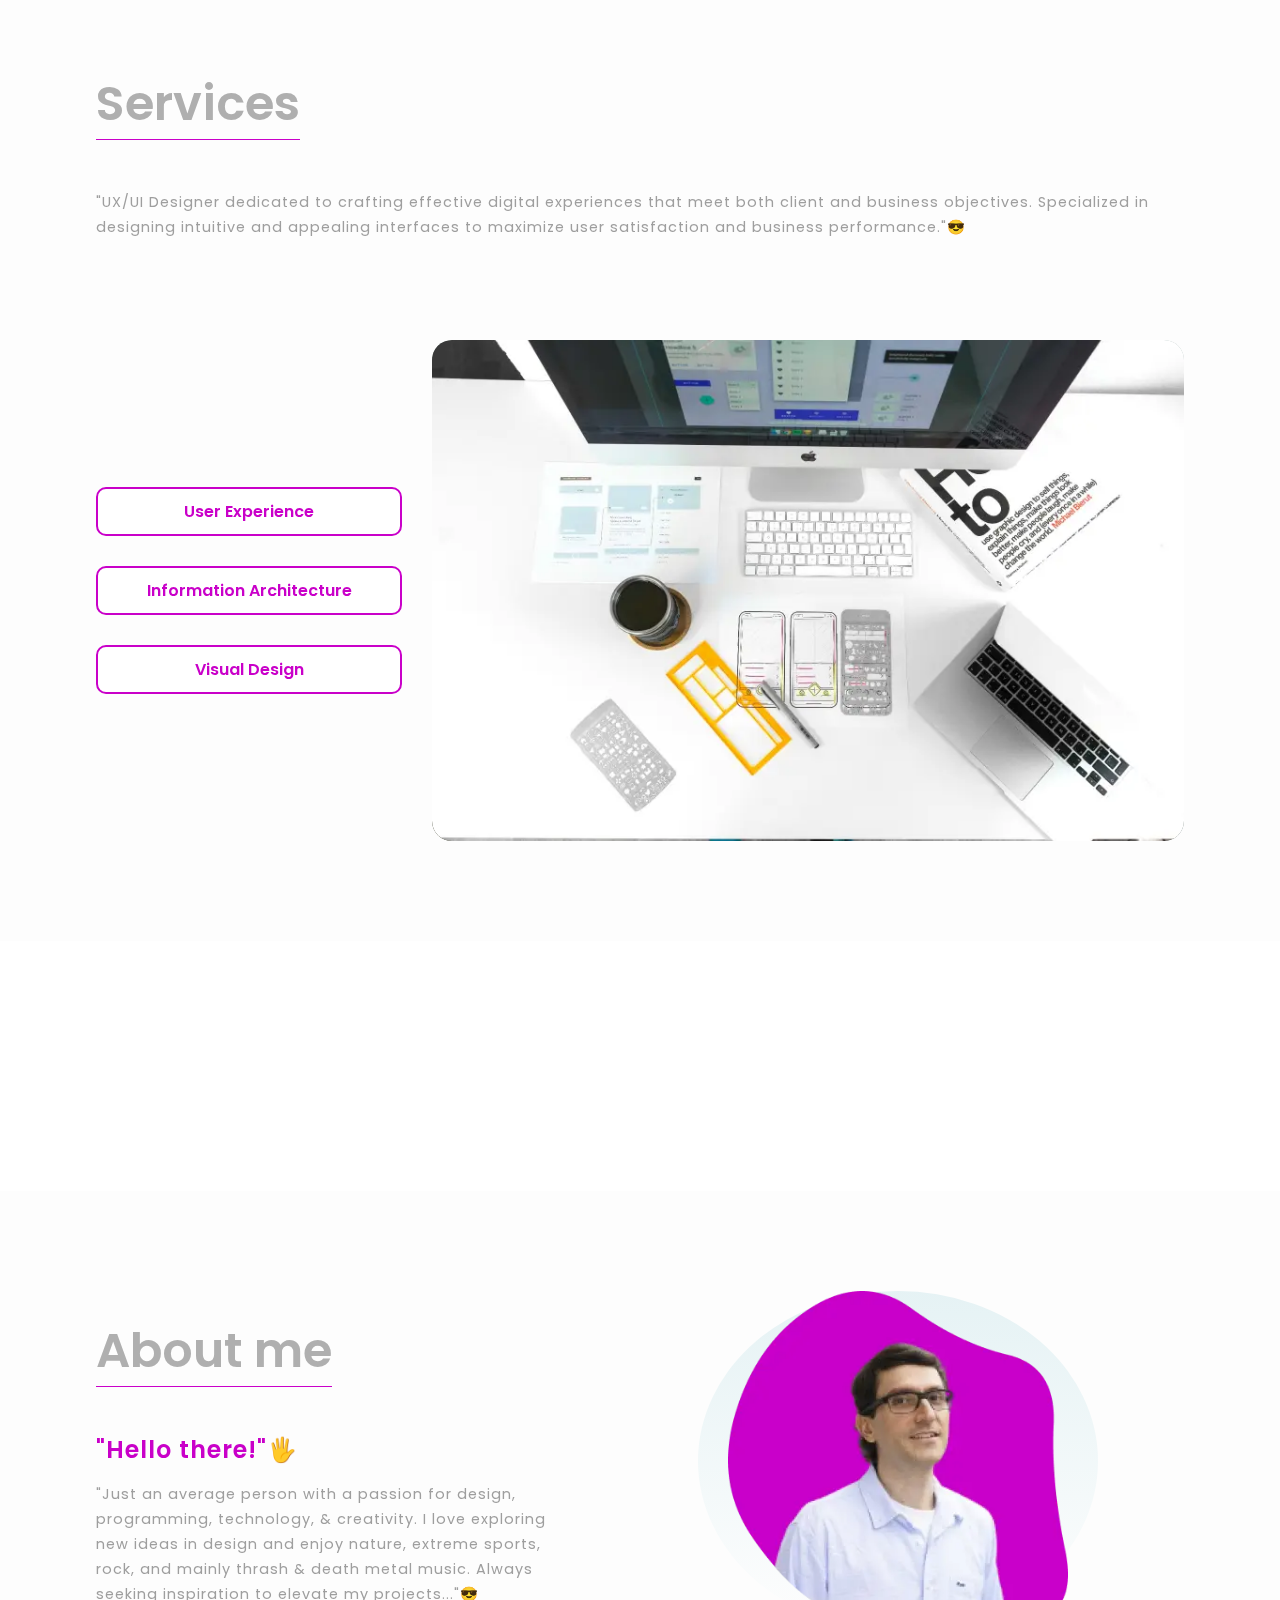
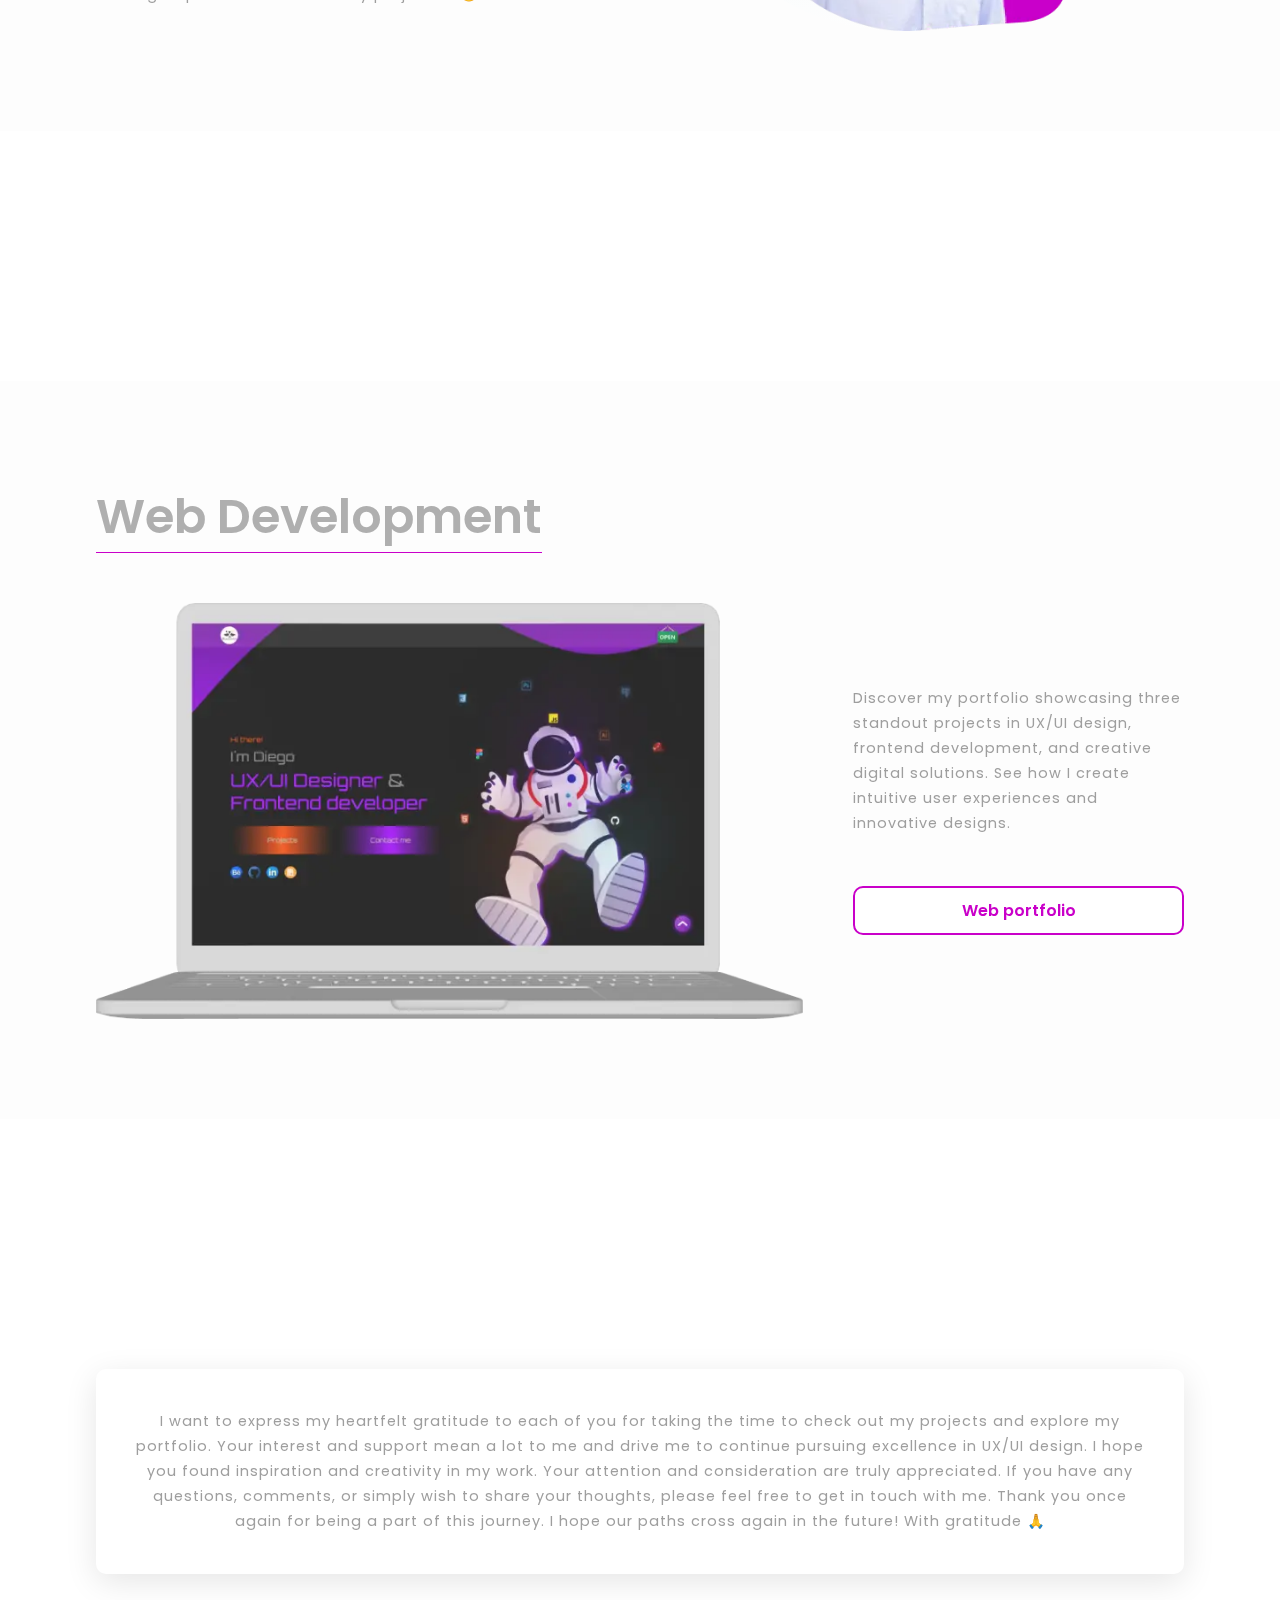
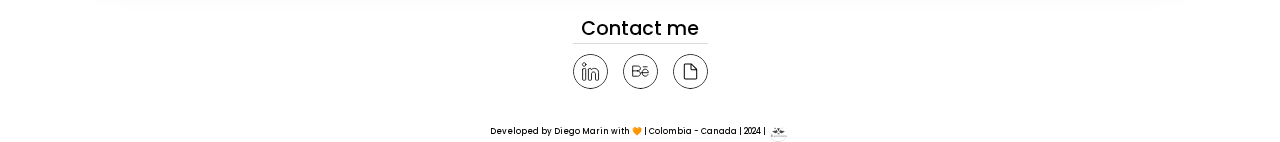
==== commit 9e640478: "MediaQueries Adjustment" ====
--- a/index.html
+++ b/index.html
@@ -79,7 +79,7 @@
                     </ul>
                 </nav>
             </div>
-            <div class="spots">
+            <!-- <div class="spots">
                 <div class="spot spot1"></div>
                 <div class="spot spot2"></div>
                 <div class="spot spot3"></div>
@@ -87,7 +87,7 @@
                 <div class="spot spot5"></div>
                 <div class="spot spot6"></div>
                 <div class="spot spot7"></div>
-            </div>
+            </div> -->
         </section>
 
         <!-- Section ArrowUp -->
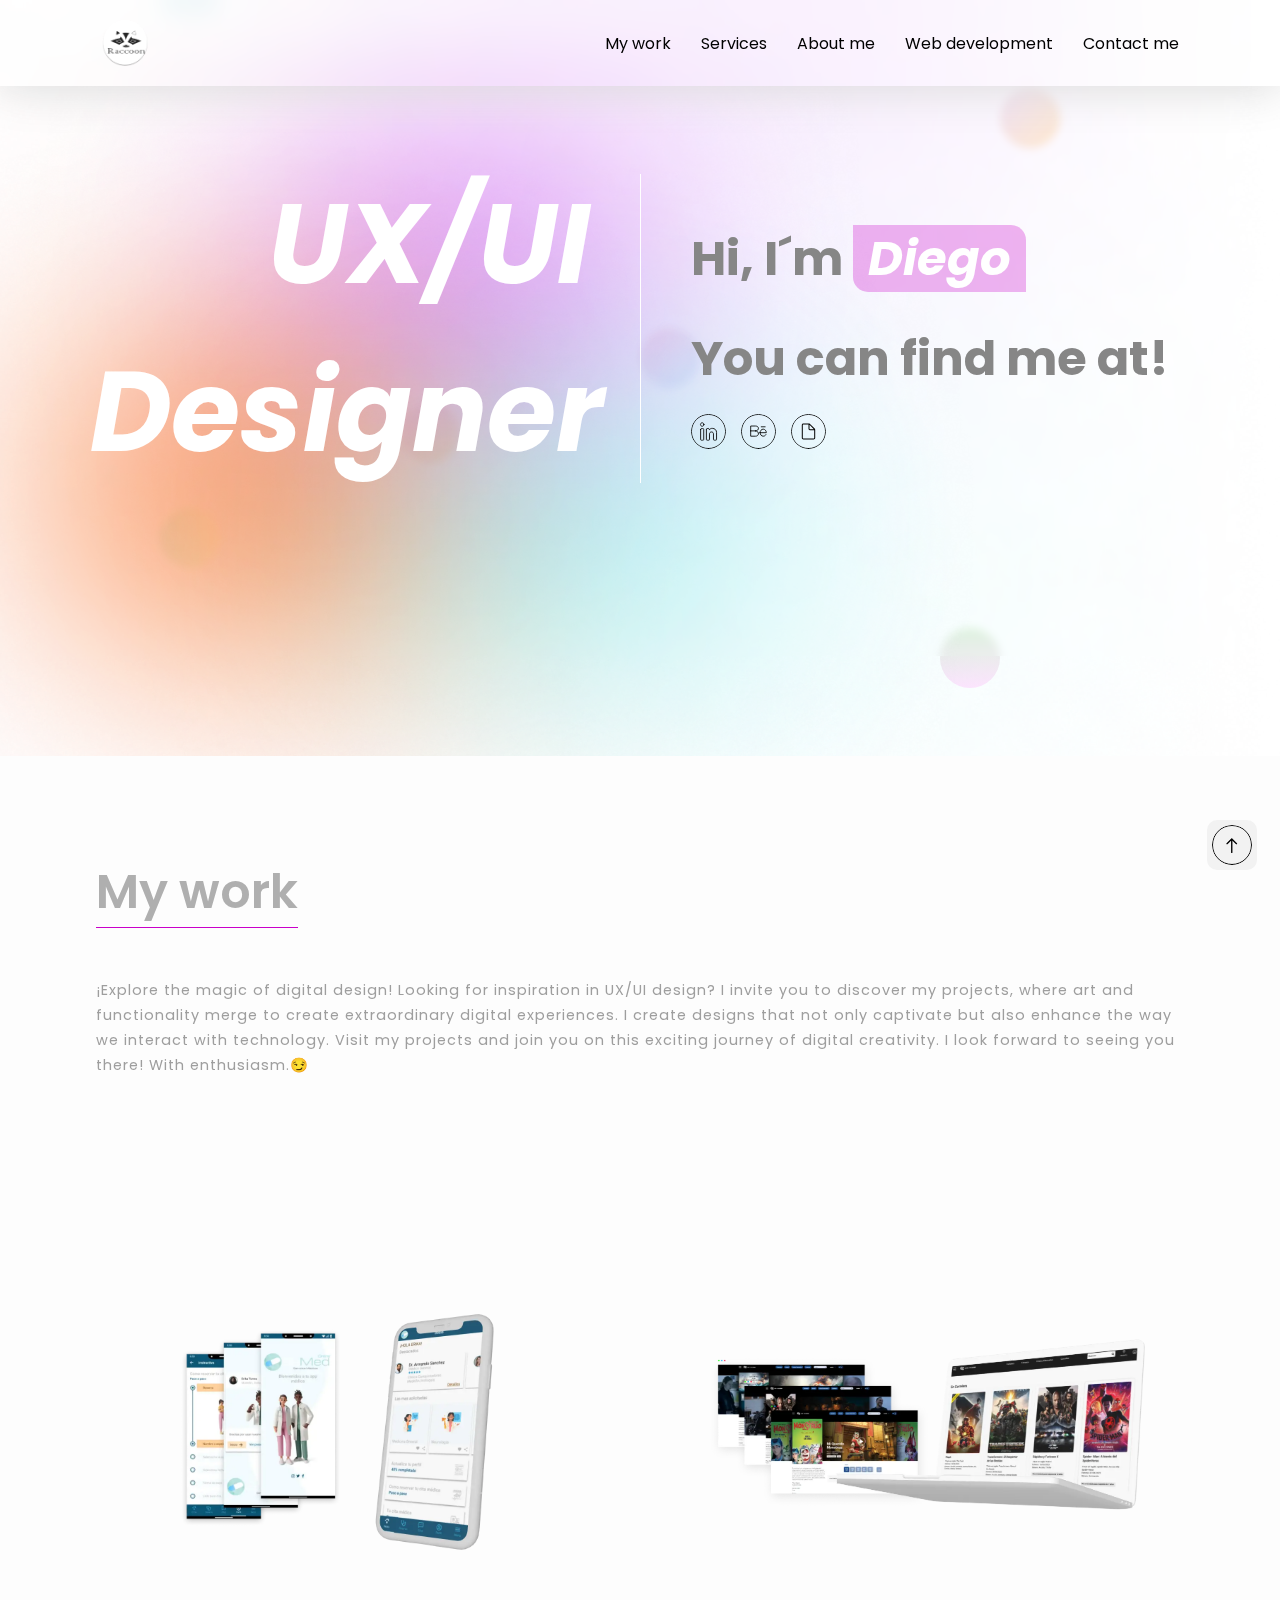
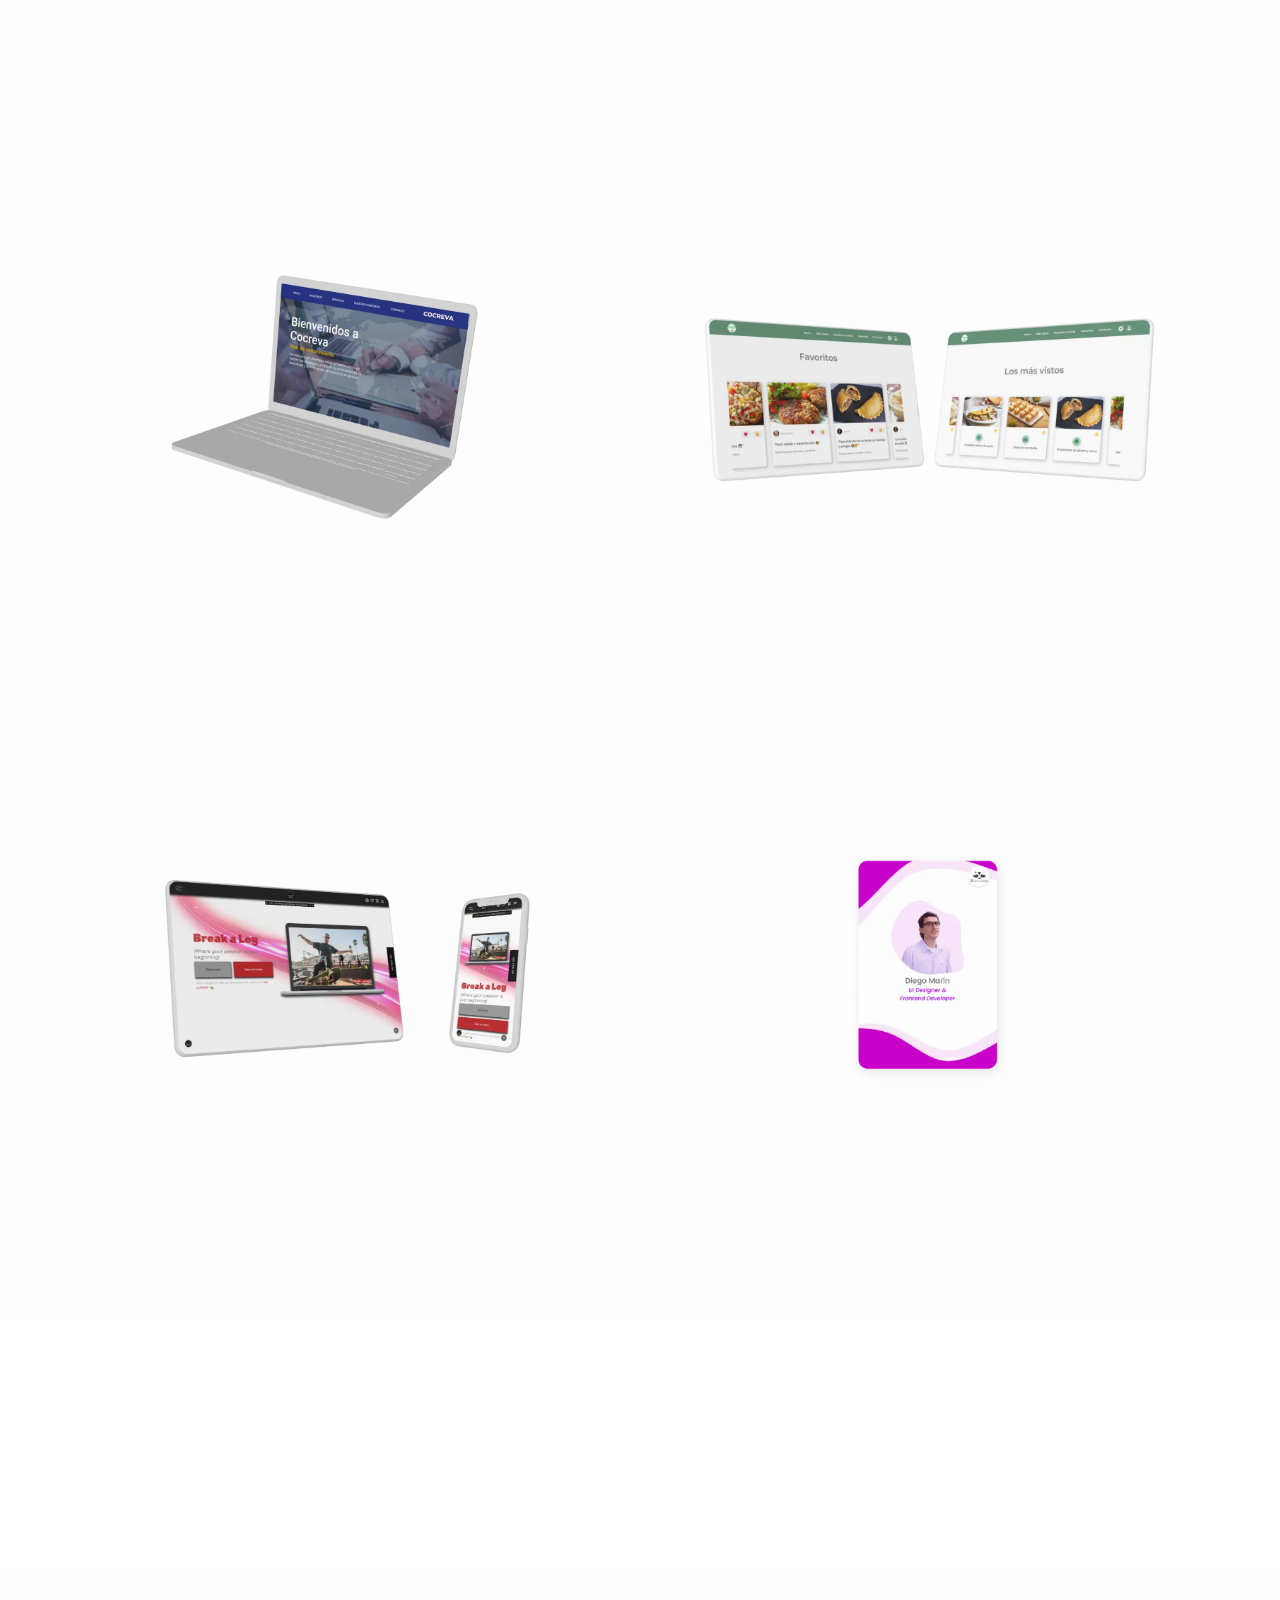
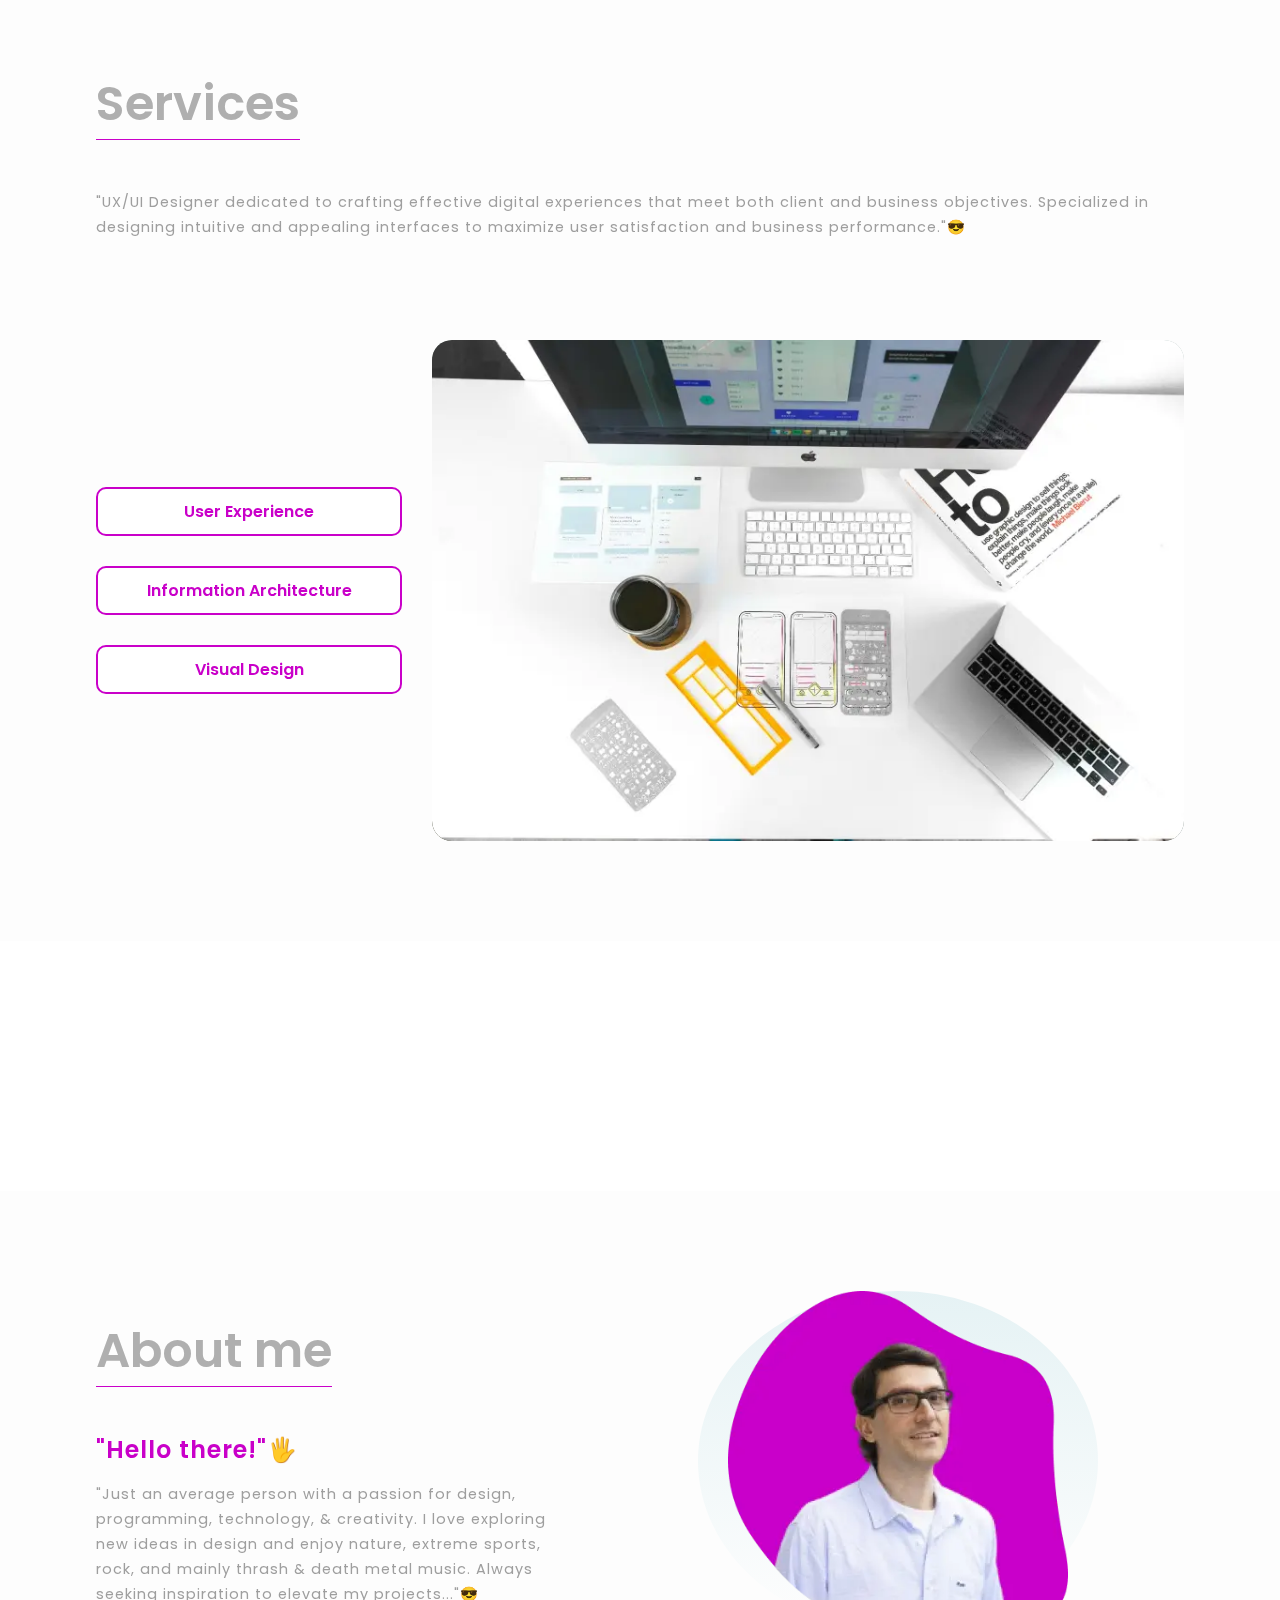
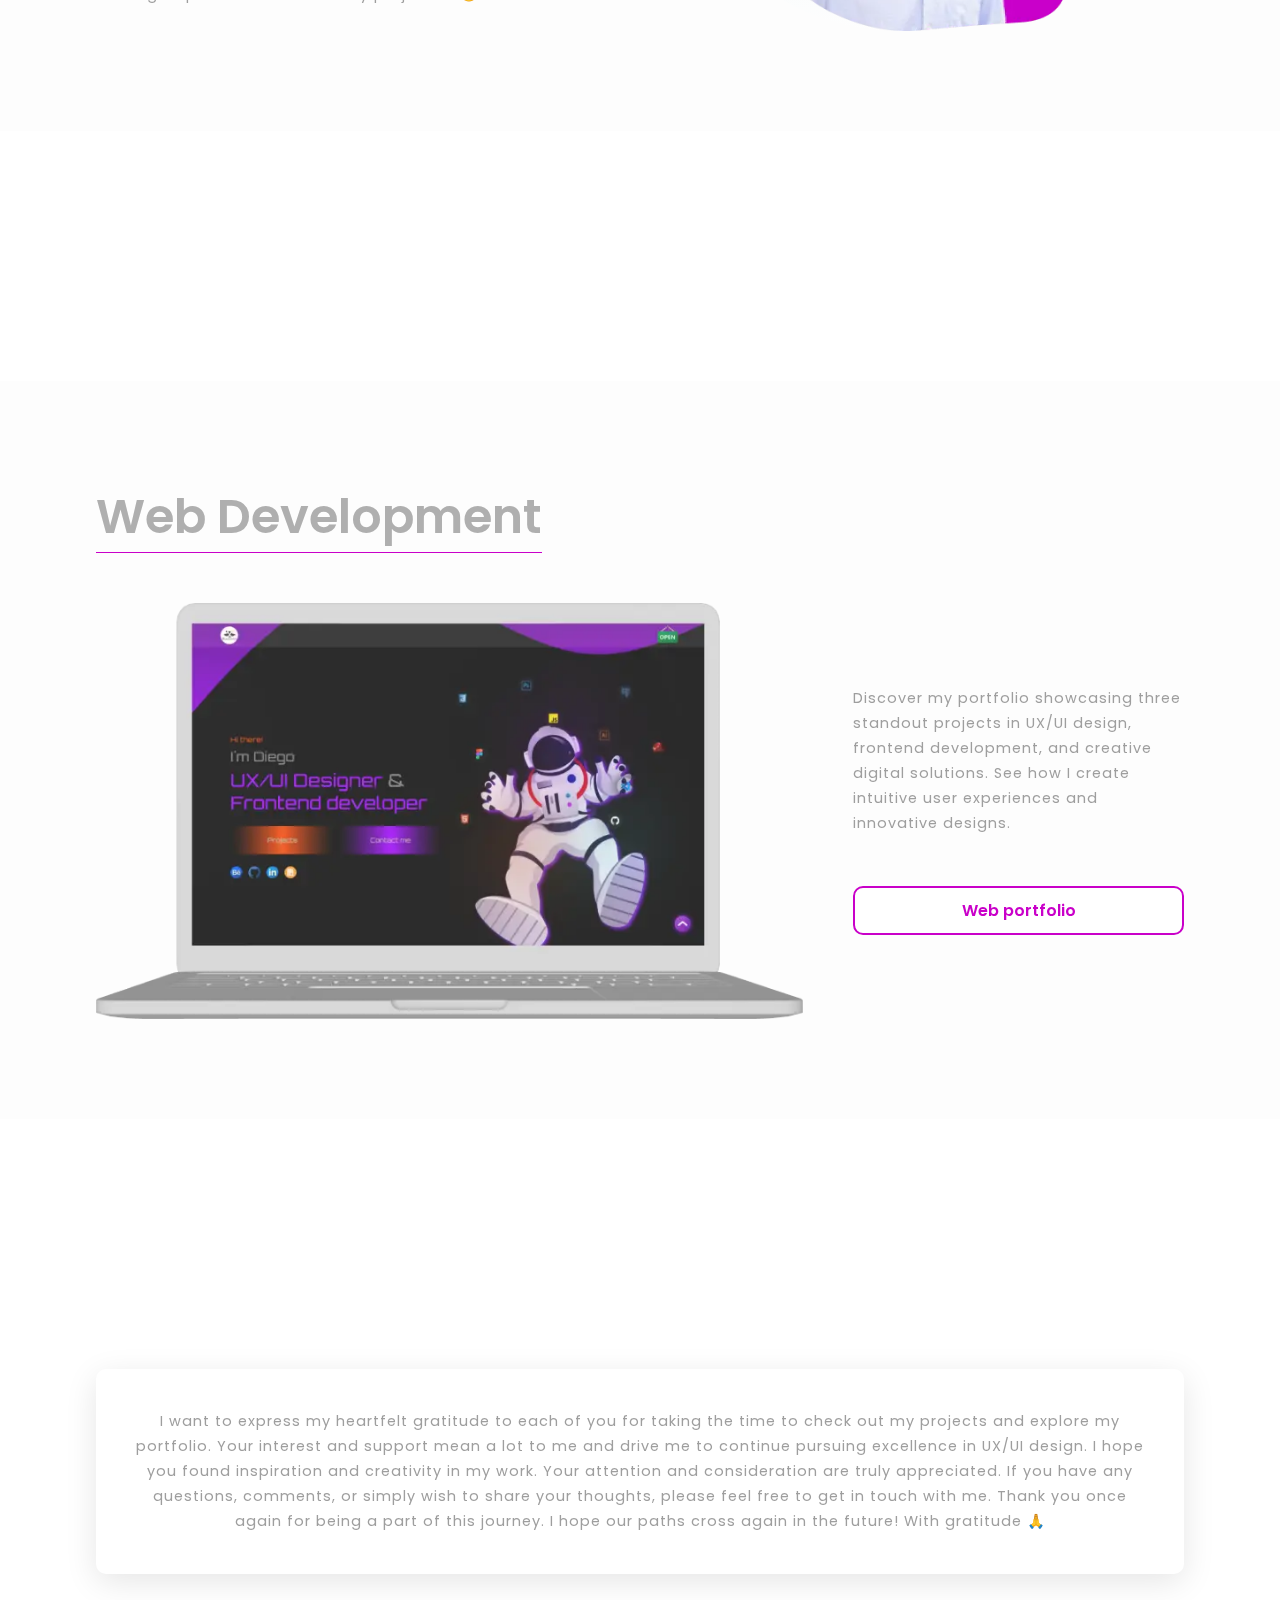
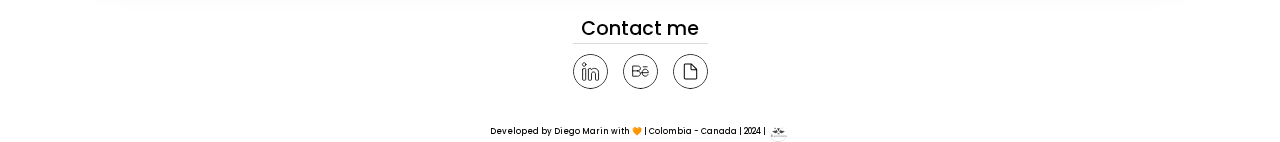
==== commit 4bce4399: "MediaQueries Adjustment" ====
--- a/index.html
+++ b/index.html
@@ -79,7 +79,7 @@
                     </ul>
                 </nav>
             </div>
-            <!-- <div class="spots">
+            <div class="spots">
                 <div class="spot spot1"></div>
                 <div class="spot spot2"></div>
                 <div class="spot spot3"></div>
@@ -87,7 +87,7 @@
                 <div class="spot spot5"></div>
                 <div class="spot spot6"></div>
                 <div class="spot spot7"></div>
-            </div> -->
+            </div>
         </section>
 
         <!-- Section ArrowUp -->
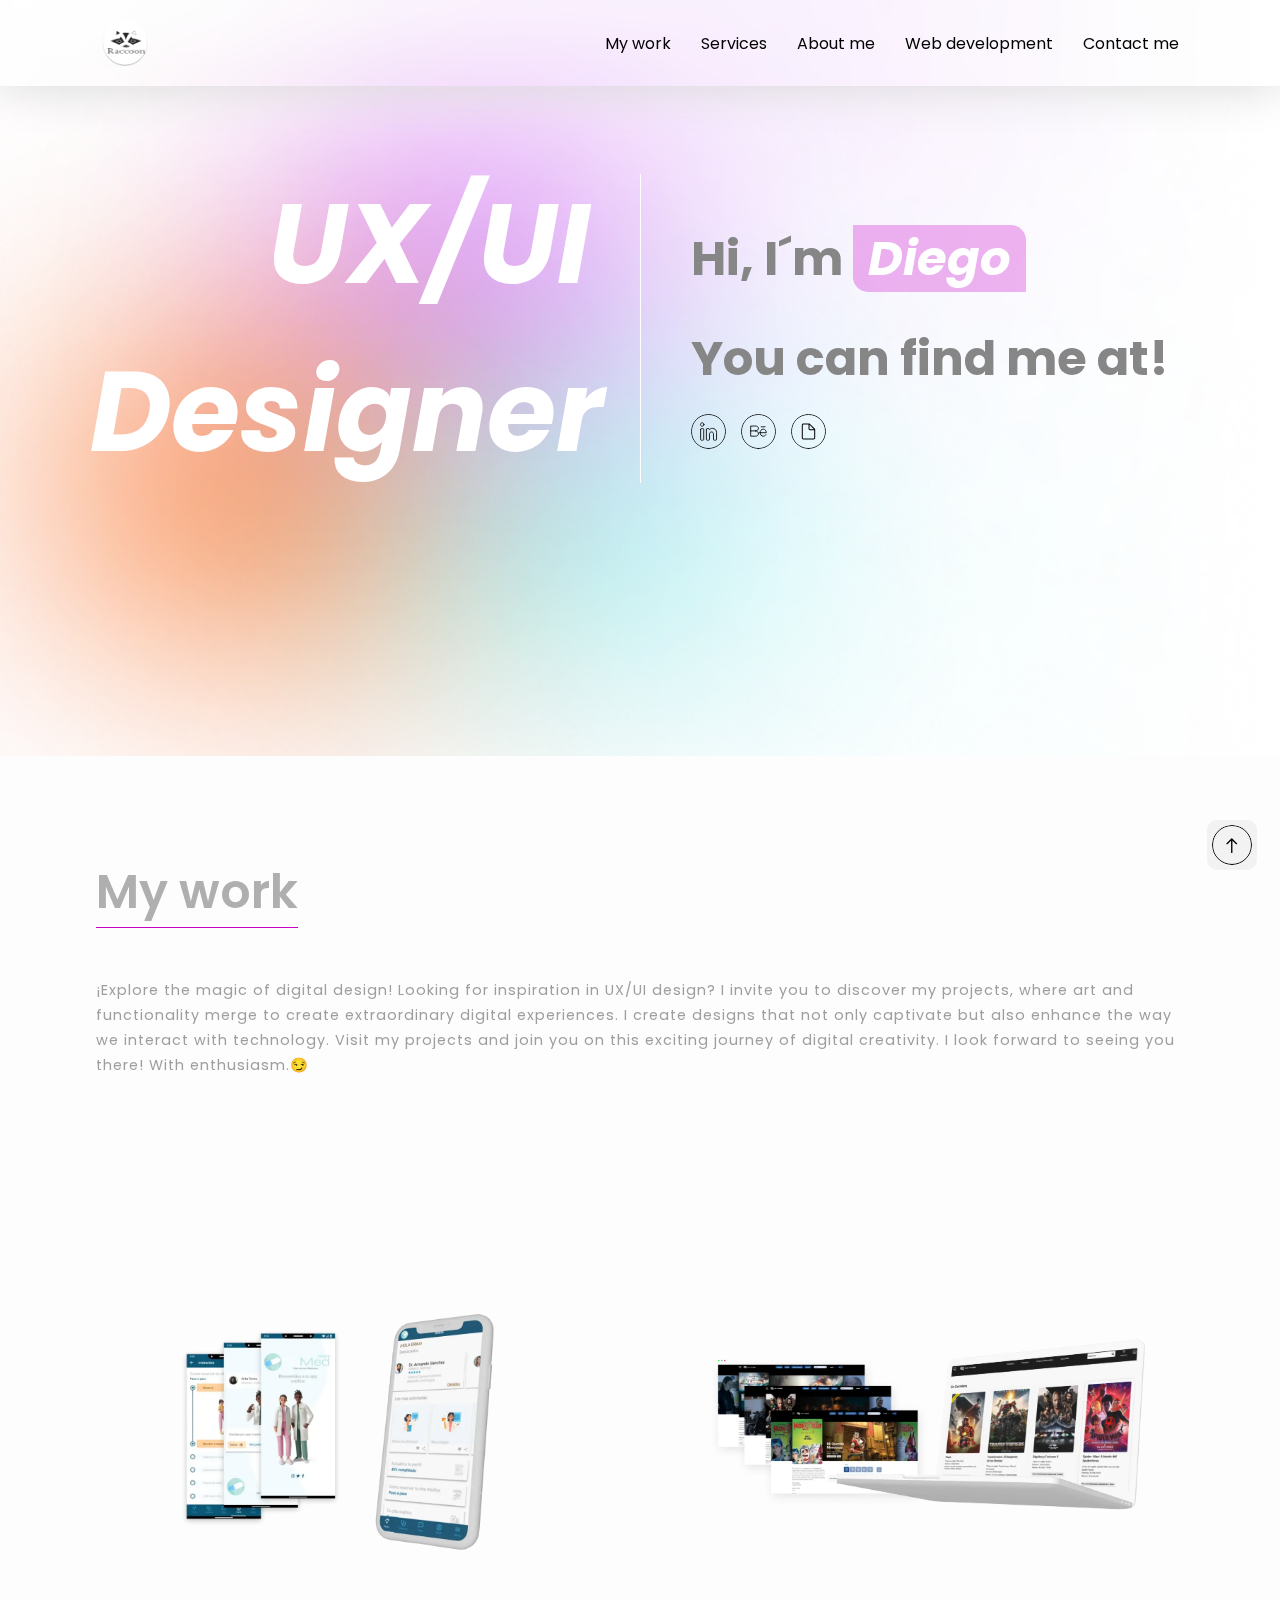
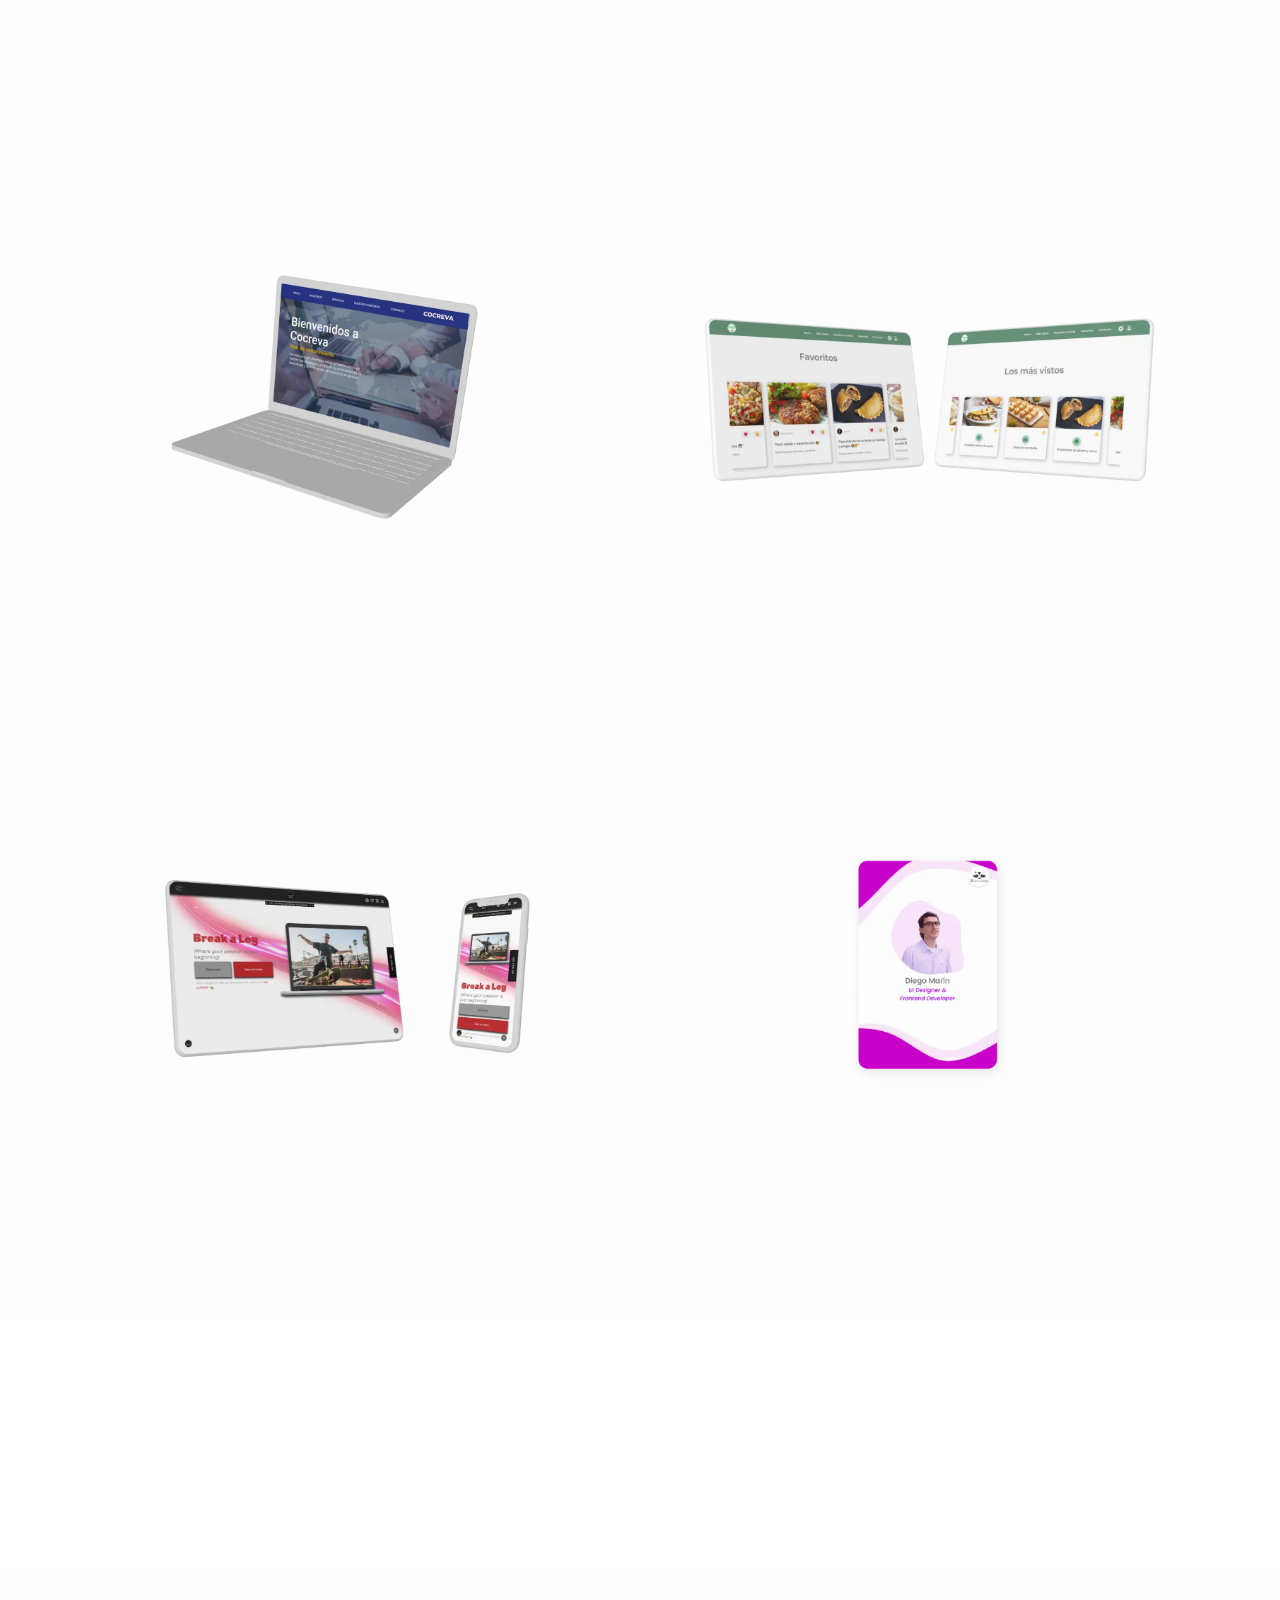
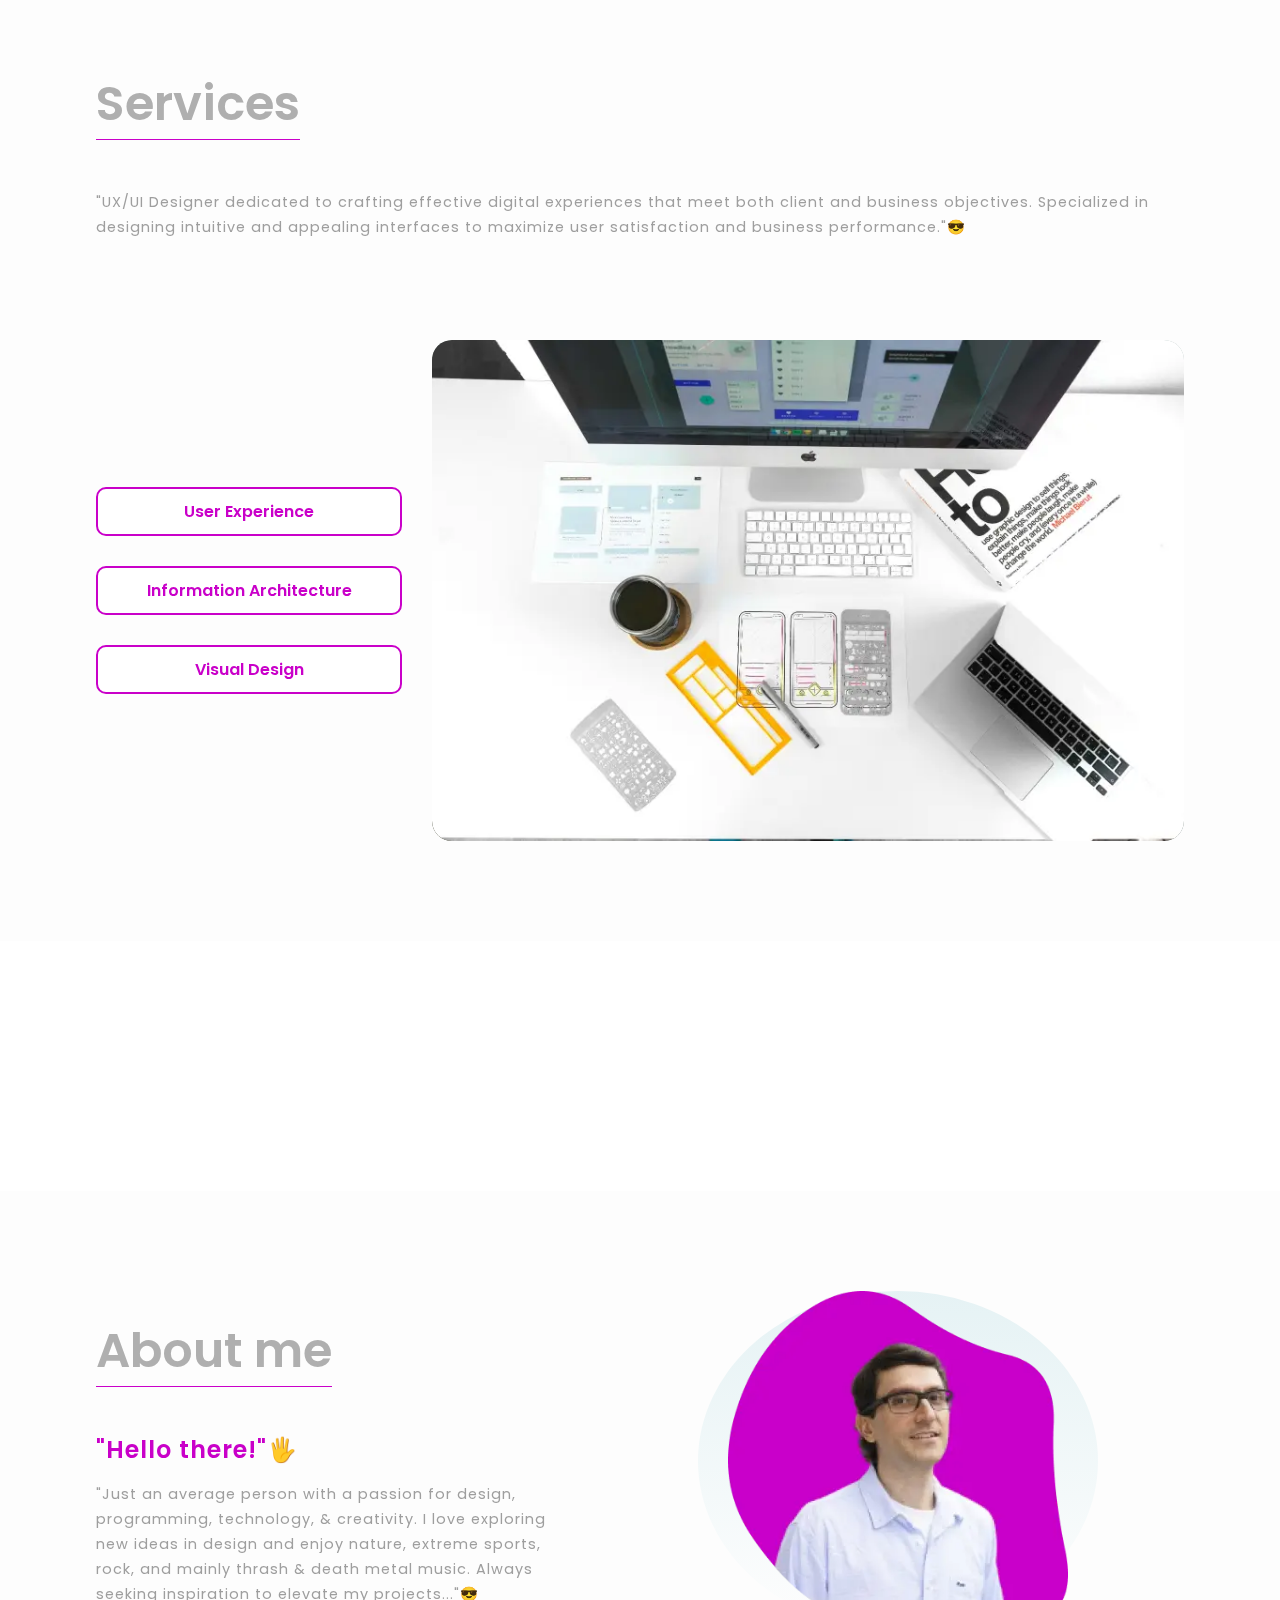
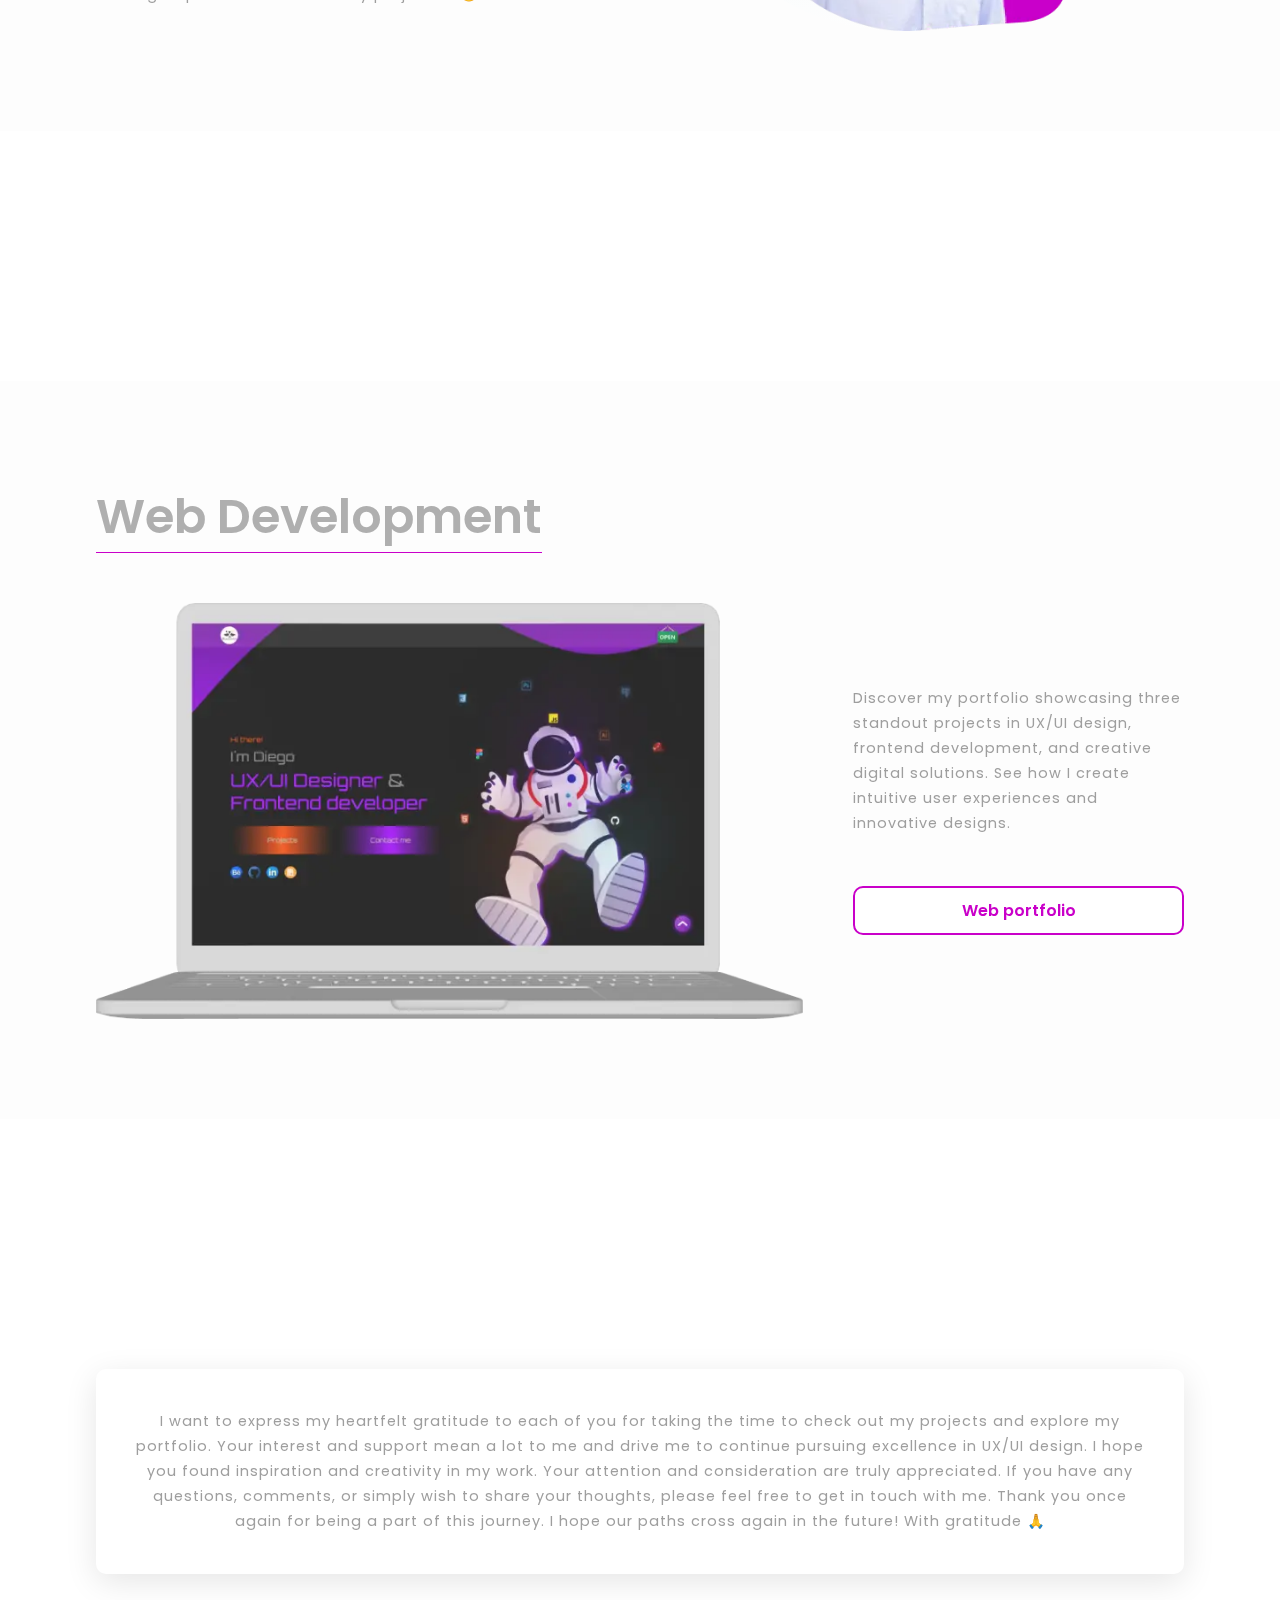
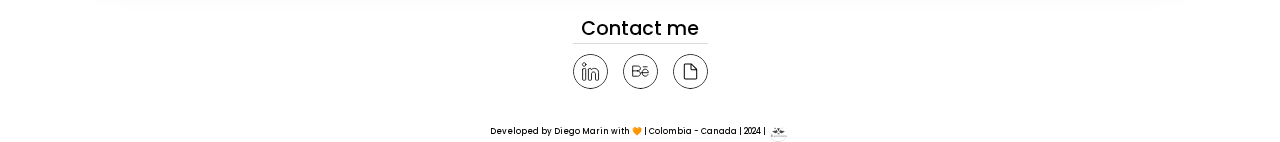
==== commit 1e0a8c8c: "MediaQueries Adjustment" ====
--- a/index.html
+++ b/index.html
@@ -79,7 +79,7 @@
                     </ul>
                 </nav>
             </div>
-            <div class="spots">
+            <!-- <div class="spots">
                 <div class="spot spot1"></div>
                 <div class="spot spot2"></div>
                 <div class="spot spot3"></div>
@@ -87,7 +87,7 @@
                 <div class="spot spot5"></div>
                 <div class="spot spot6"></div>
                 <div class="spot spot7"></div>
-            </div>
+            </div> -->
         </section>
 
         <!-- Section ArrowUp -->
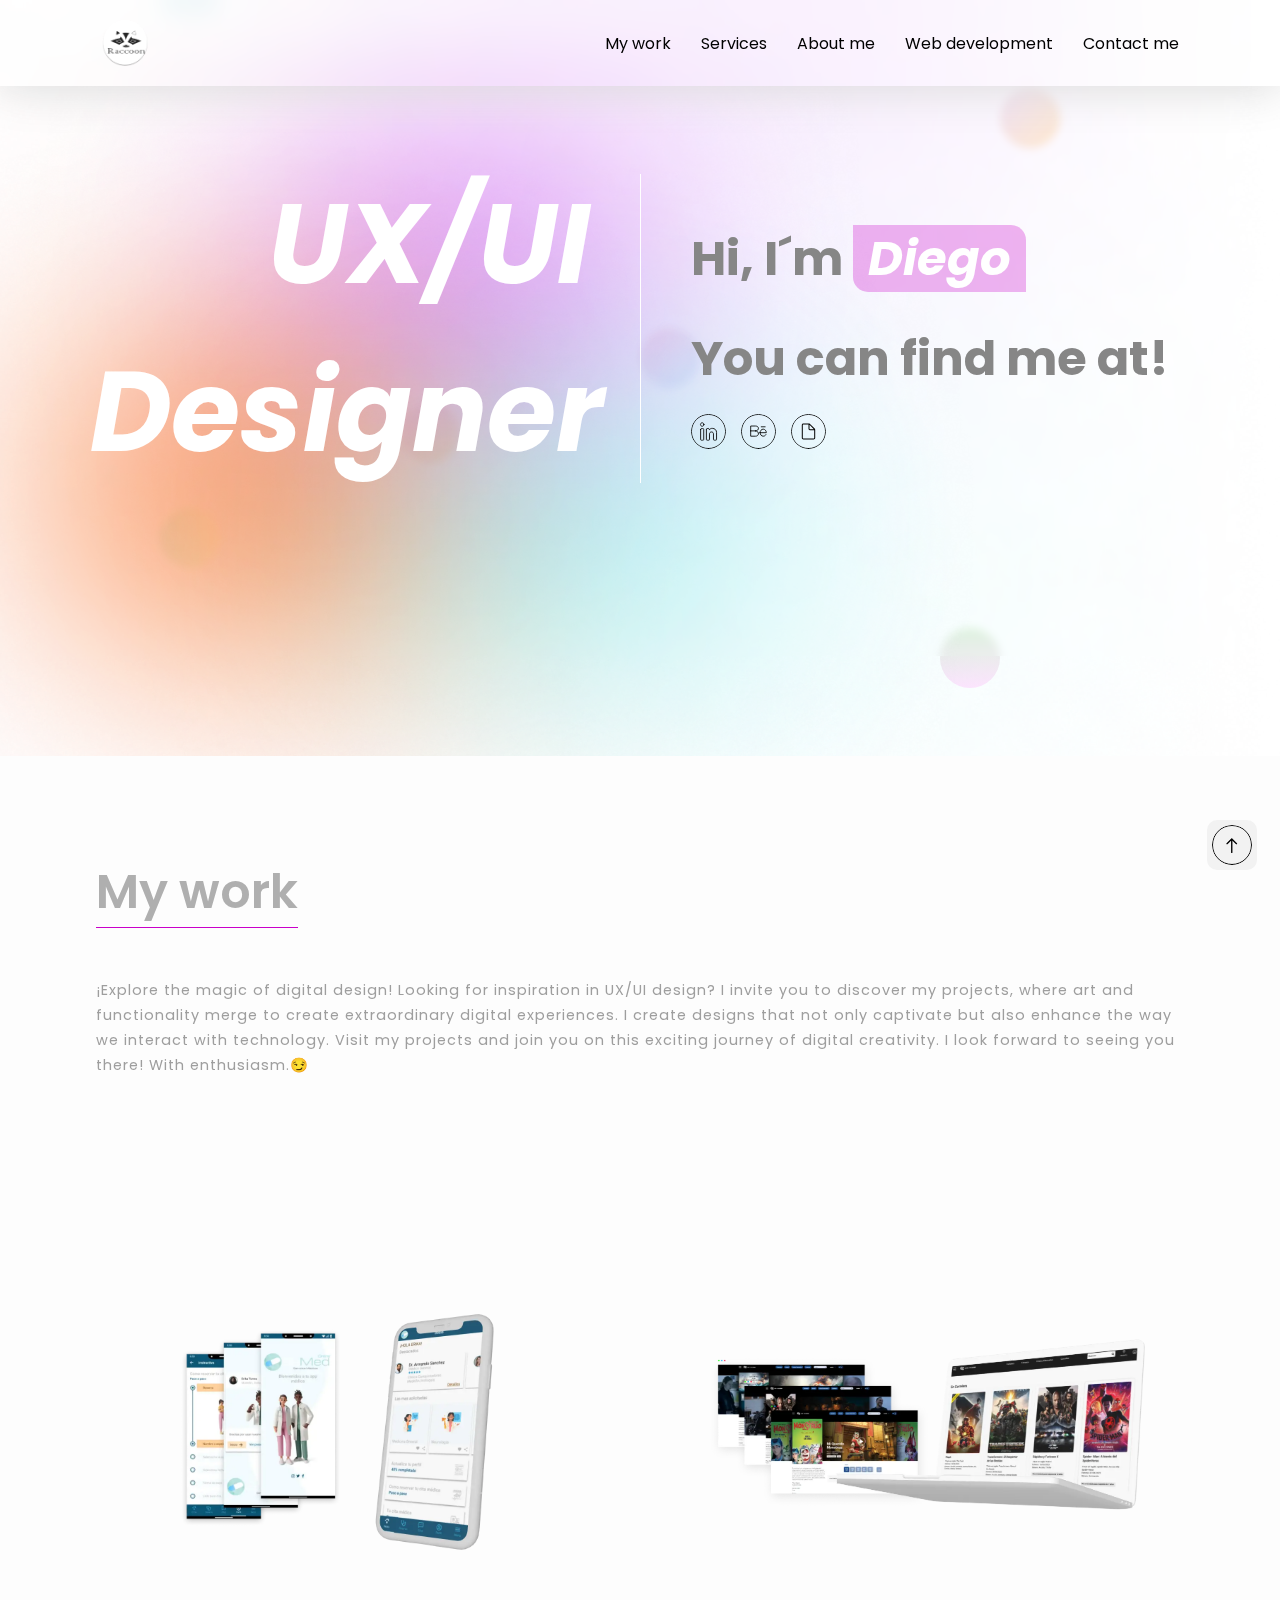
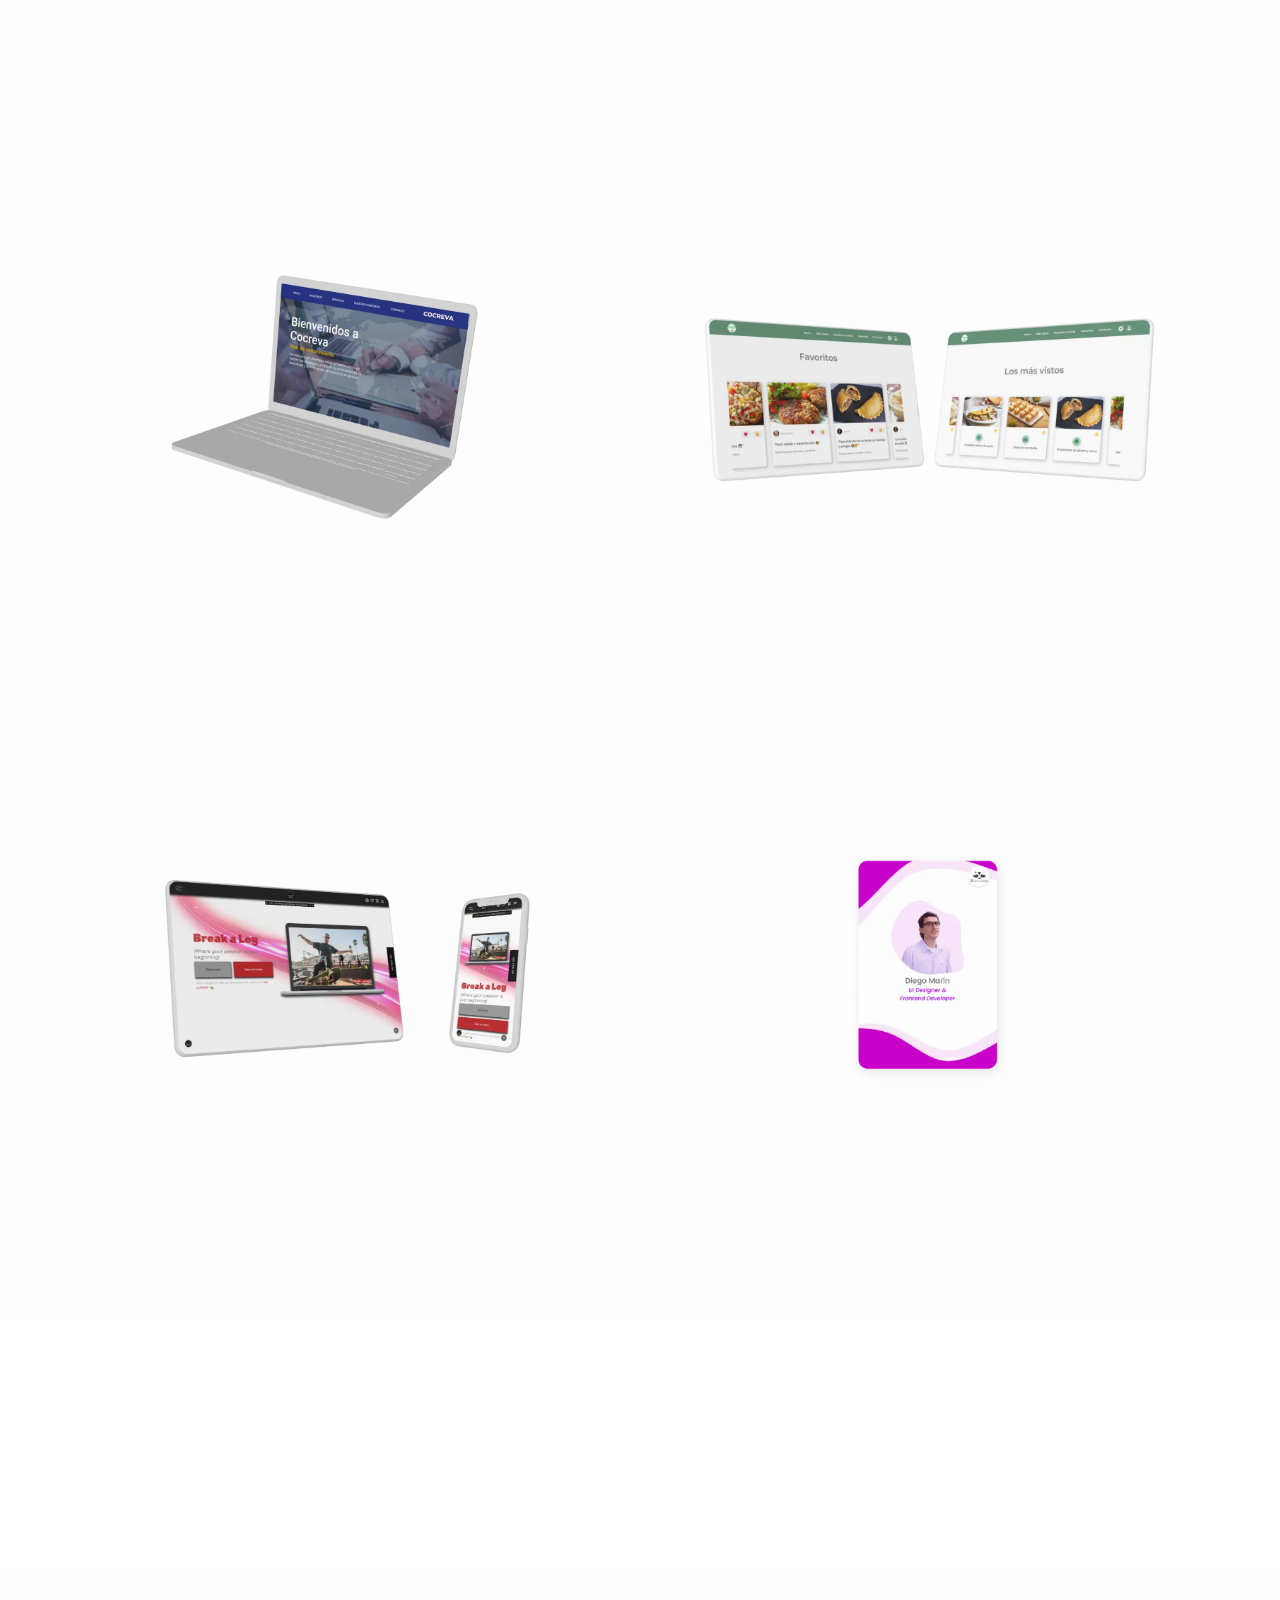
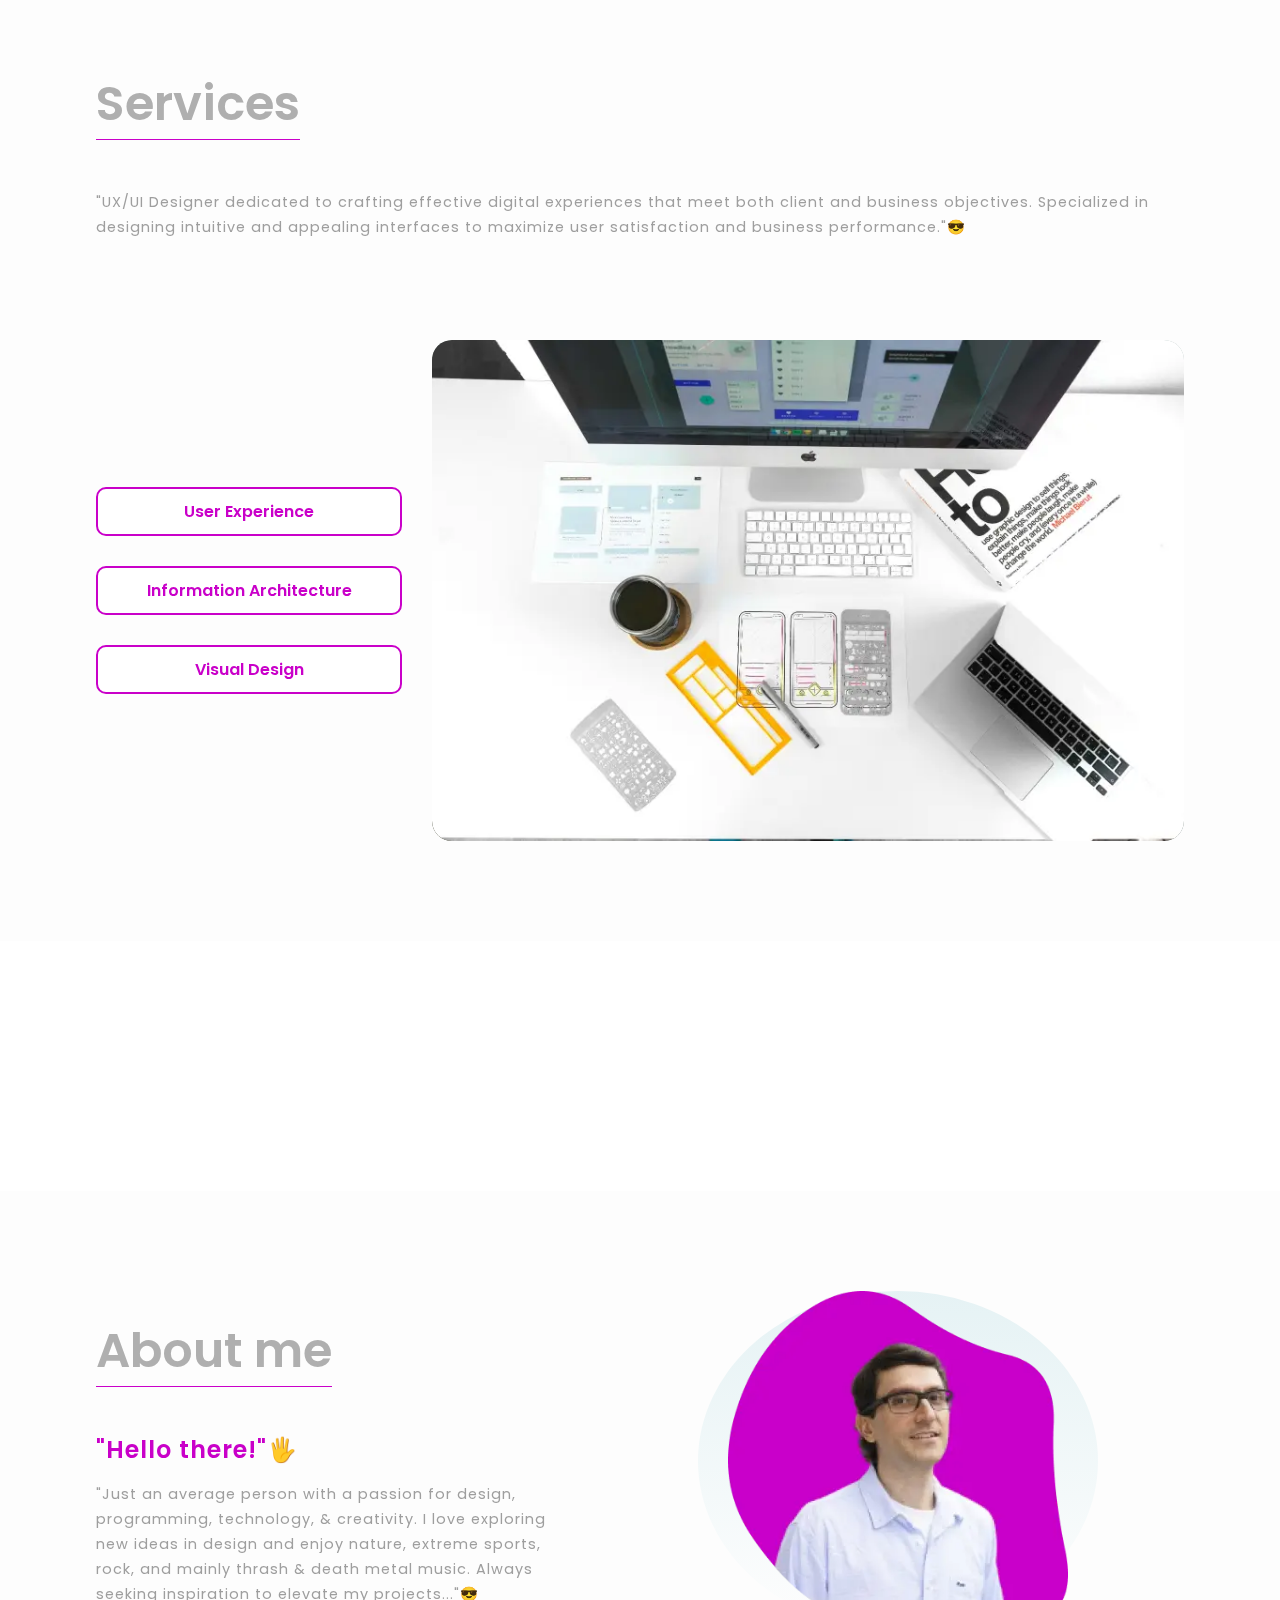
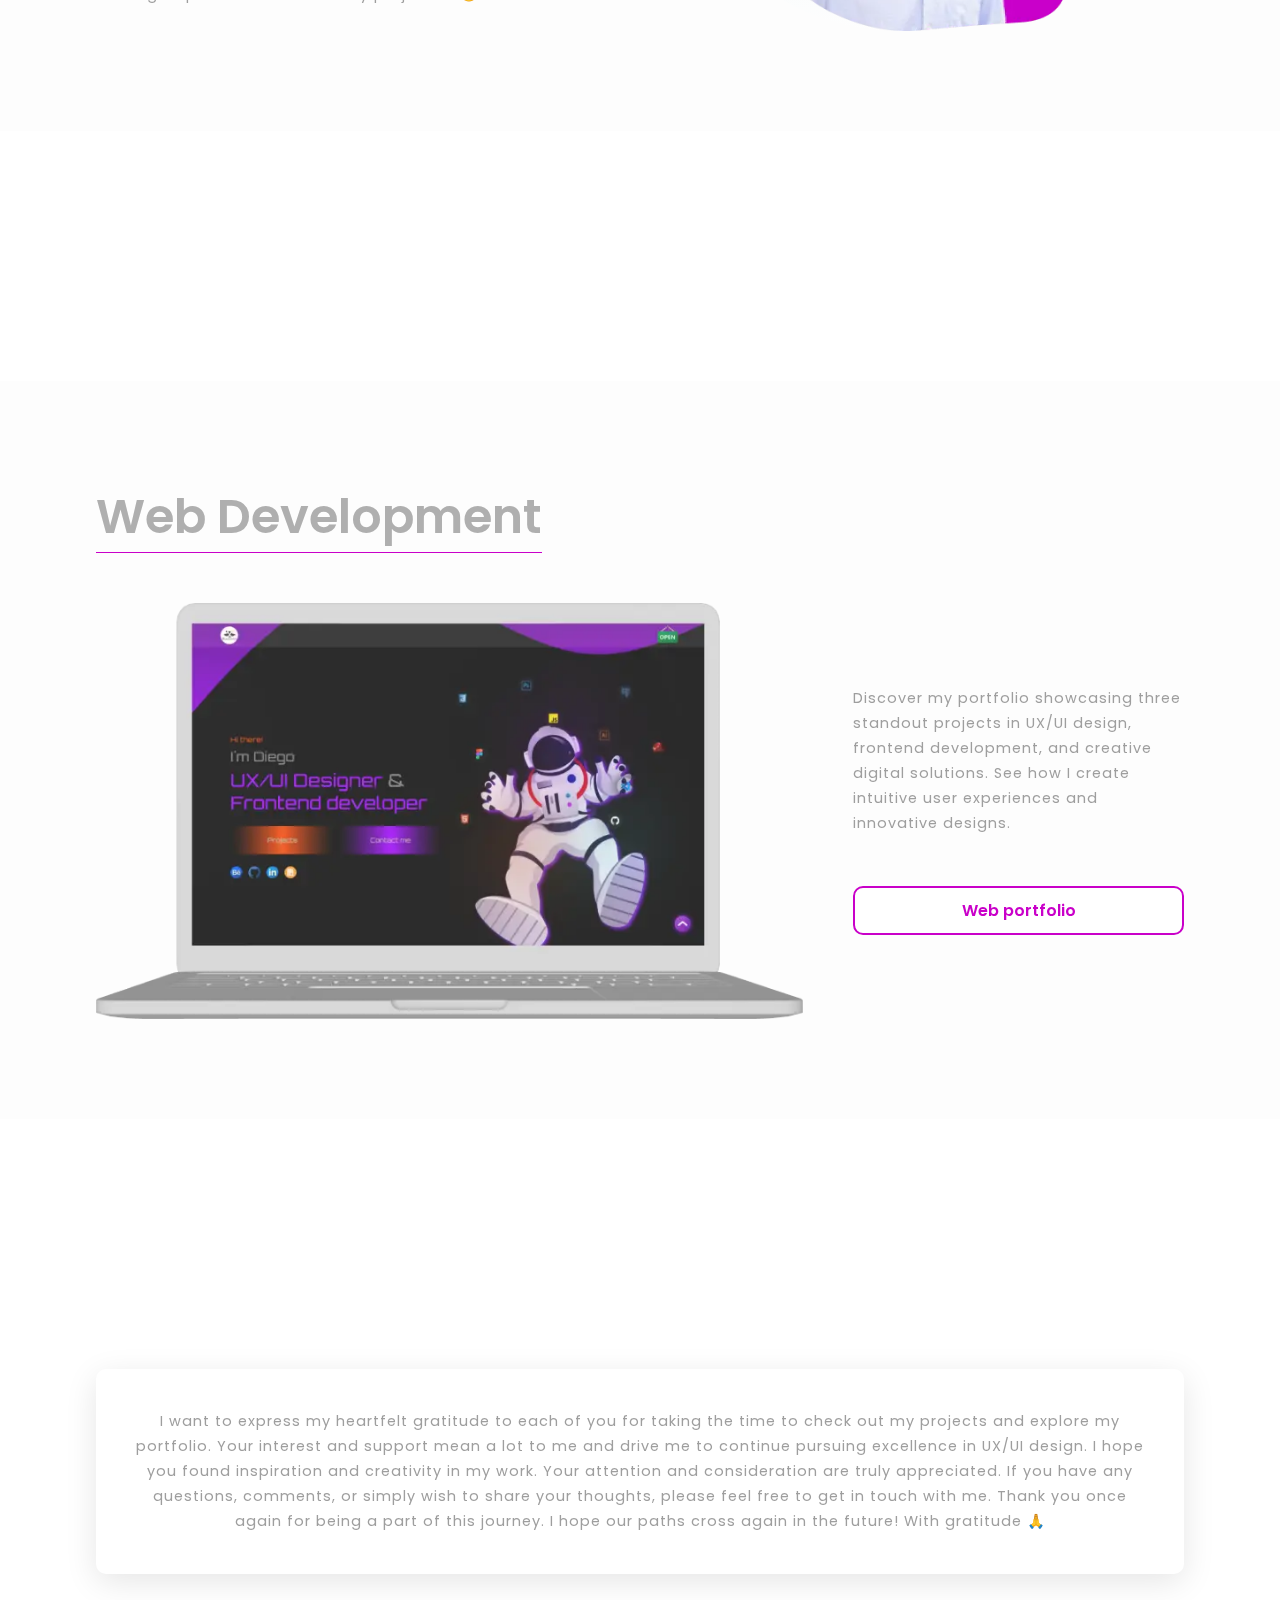
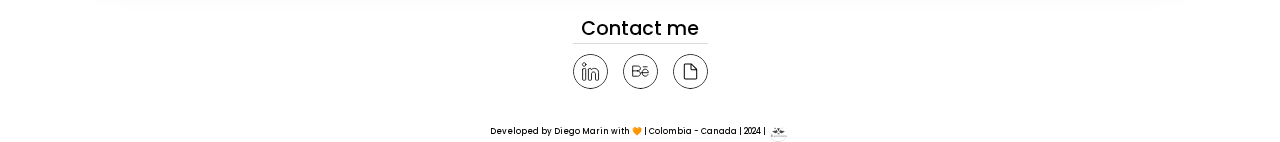
==== commit 6c1371a8: "MediaQueries Adjustment" ====
--- a/index.html
+++ b/index.html
@@ -79,7 +79,7 @@
                     </ul>
                 </nav>
             </div>
-            <!-- <div class="spots">
+            <div class="spots">
                 <div class="spot spot1"></div>
                 <div class="spot spot2"></div>
                 <div class="spot spot3"></div>
@@ -87,7 +87,7 @@
                 <div class="spot spot5"></div>
                 <div class="spot spot6"></div>
                 <div class="spot spot7"></div>
-            </div> -->
+            </div>
         </section>
 
         <!-- Section ArrowUp -->
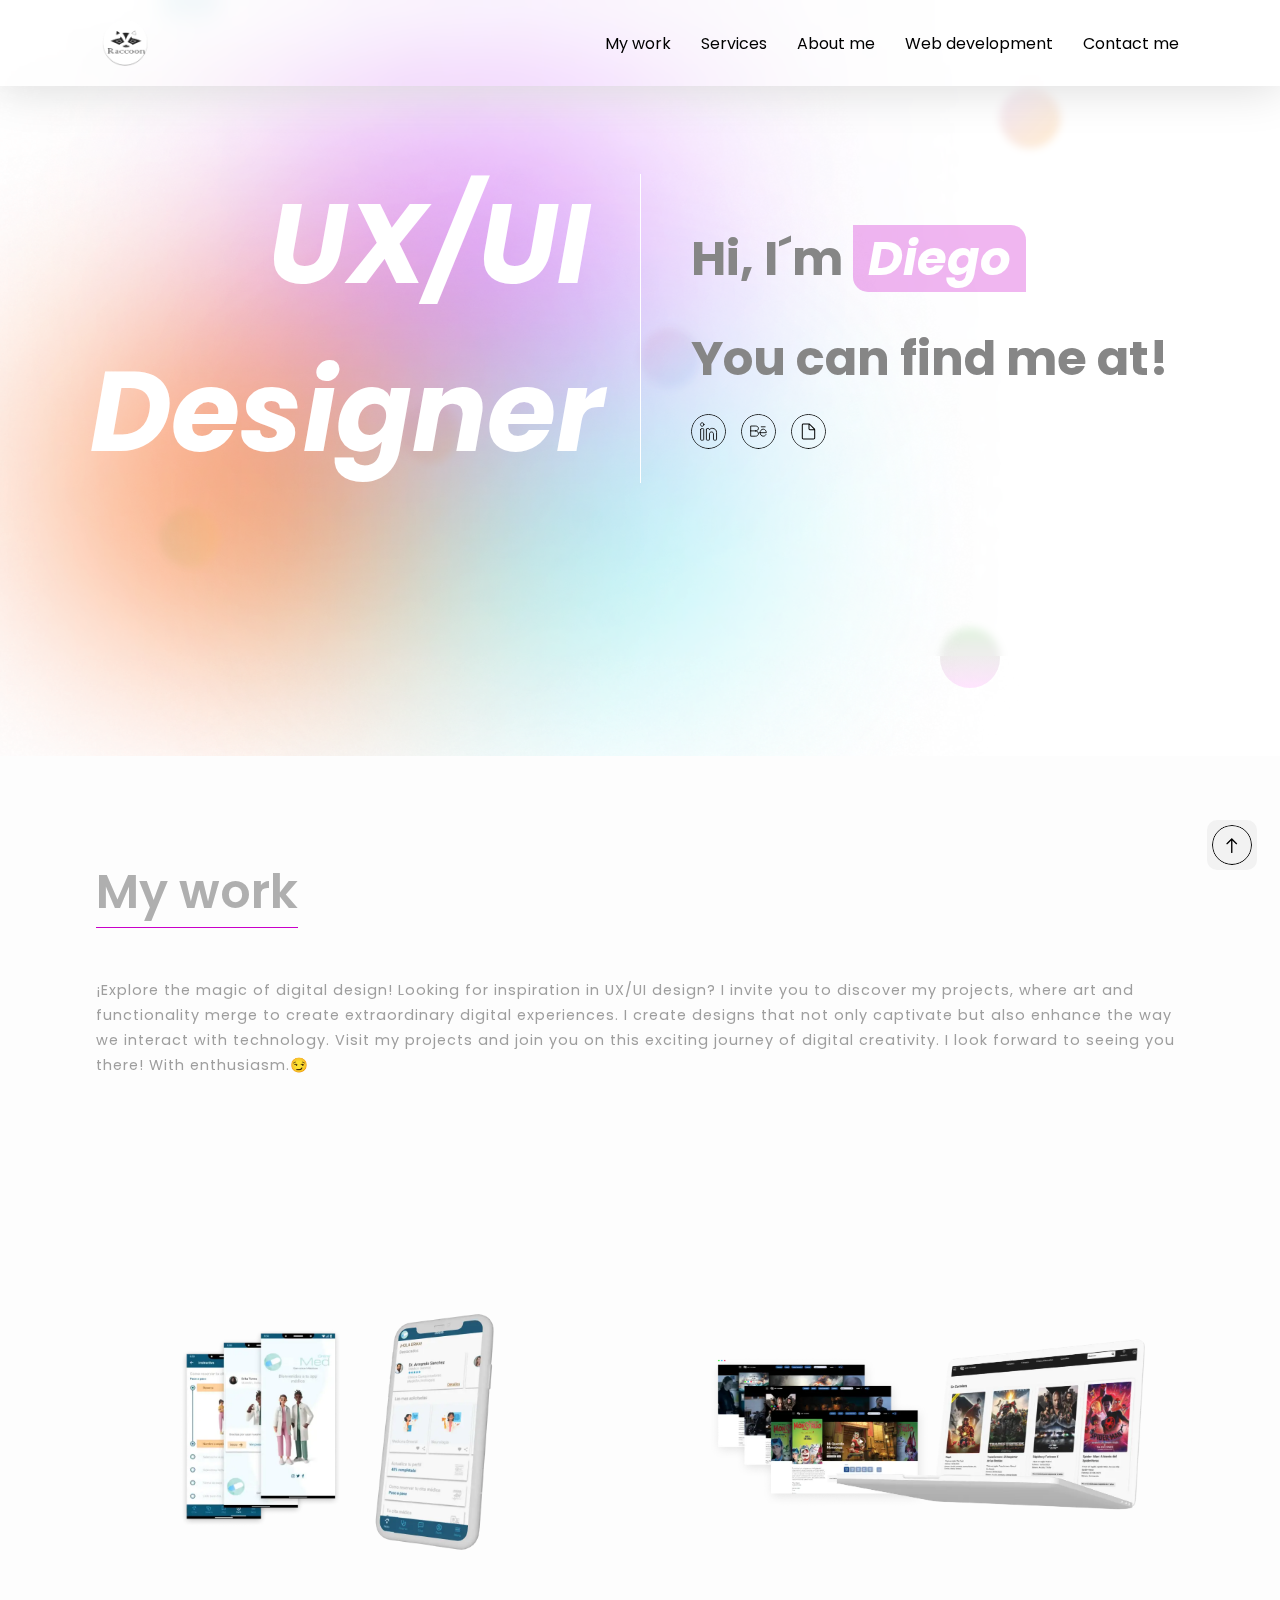
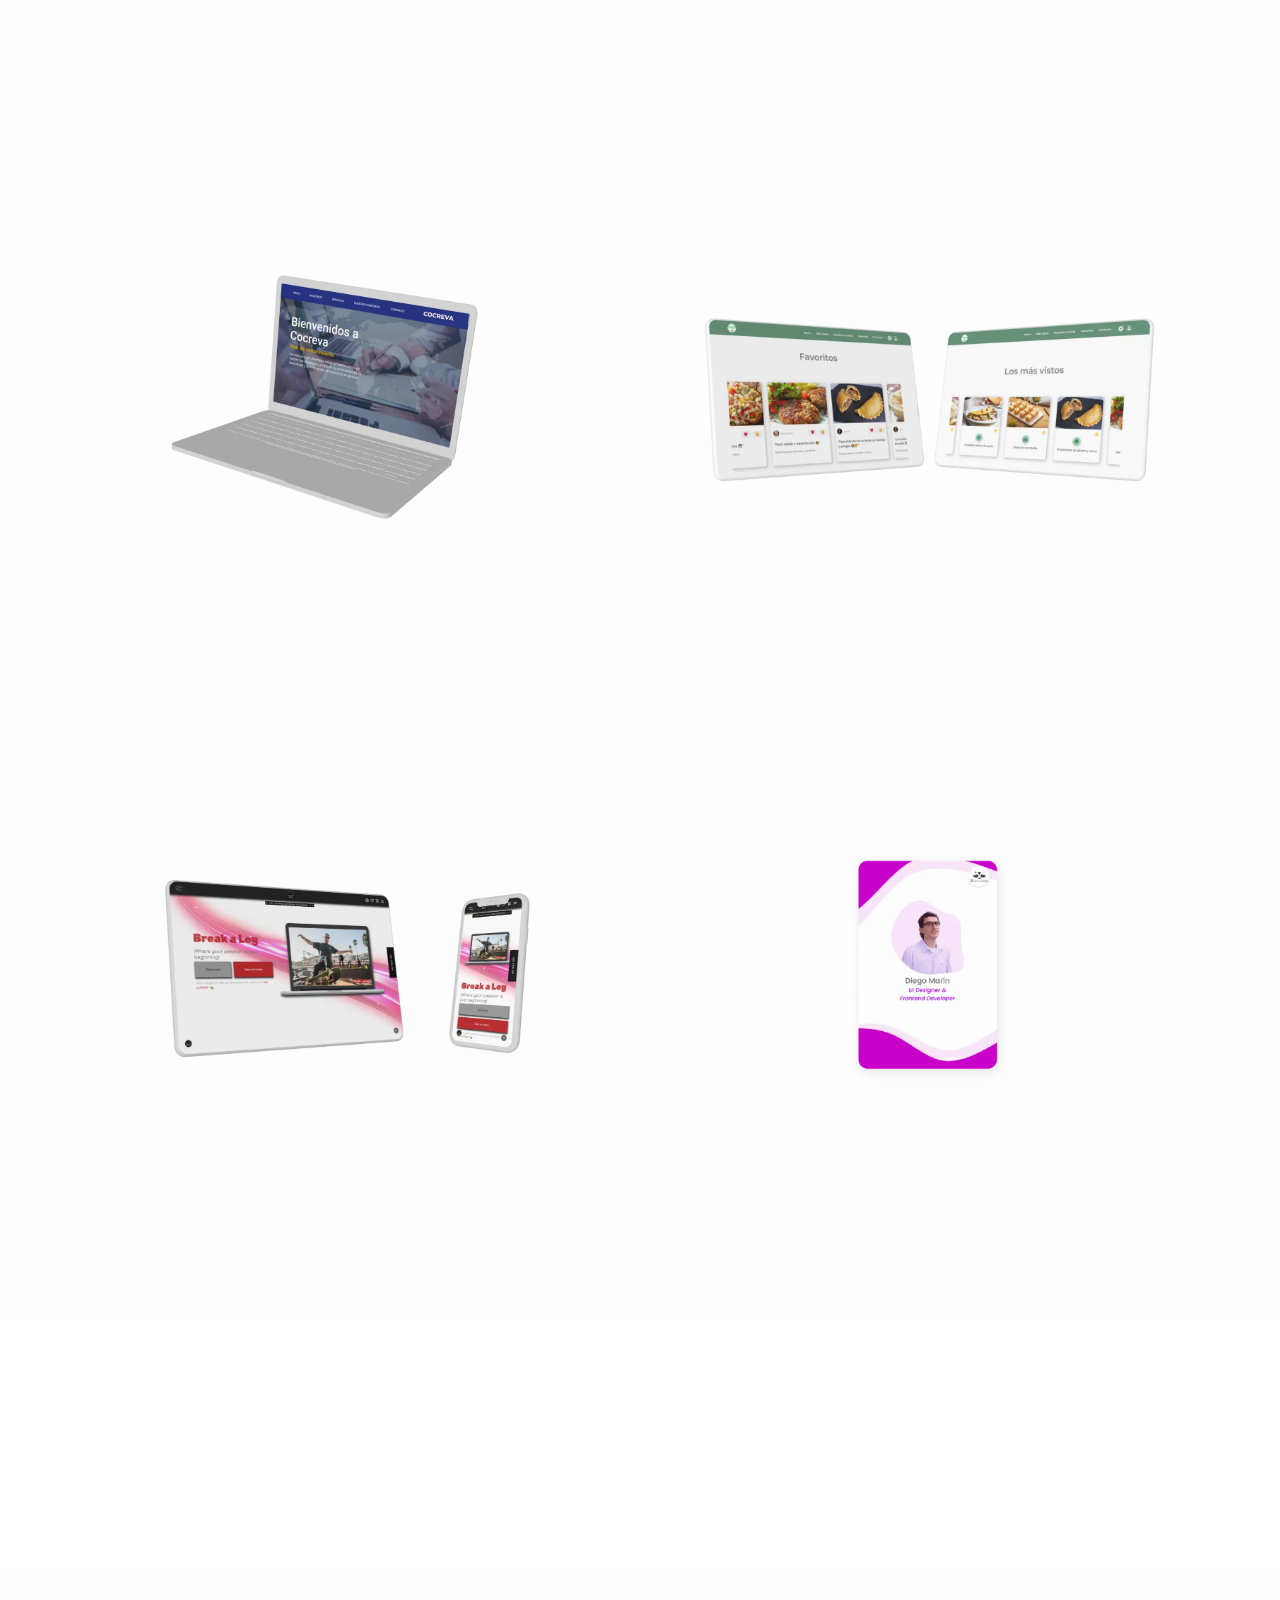
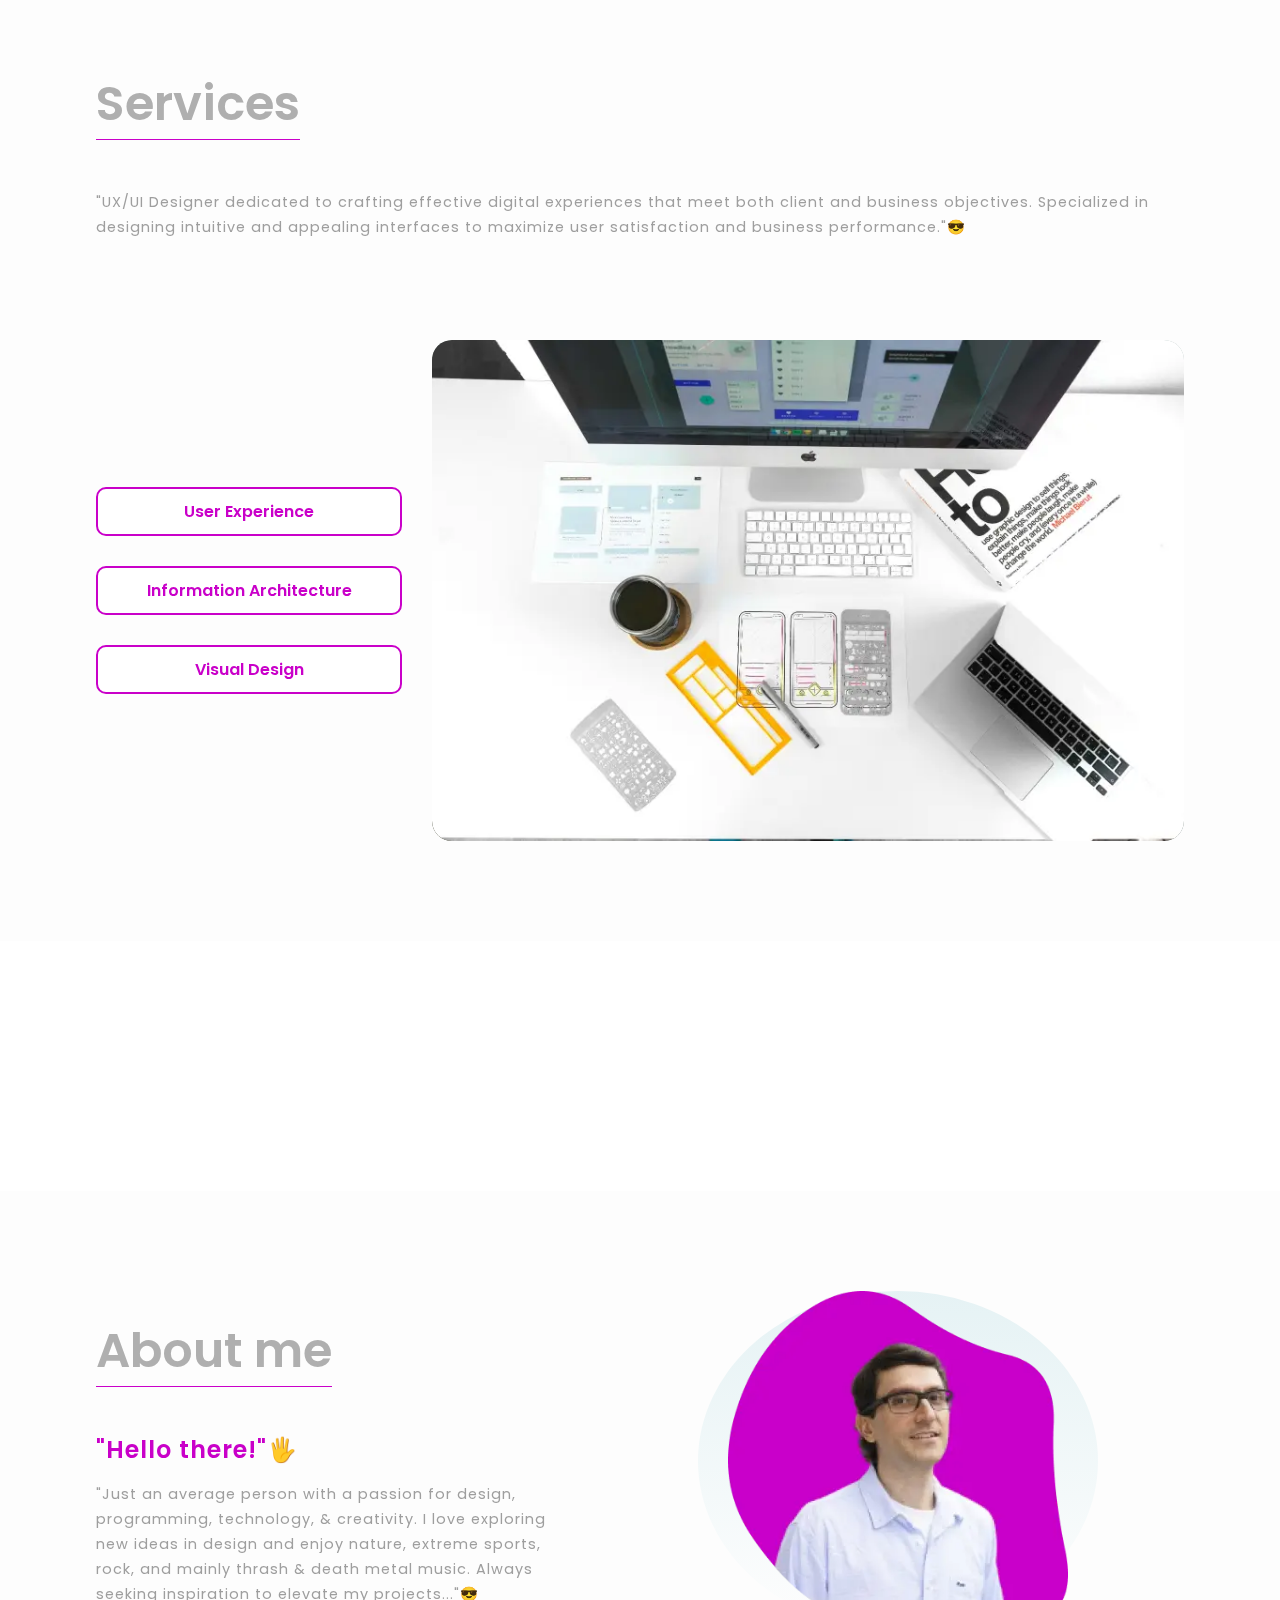
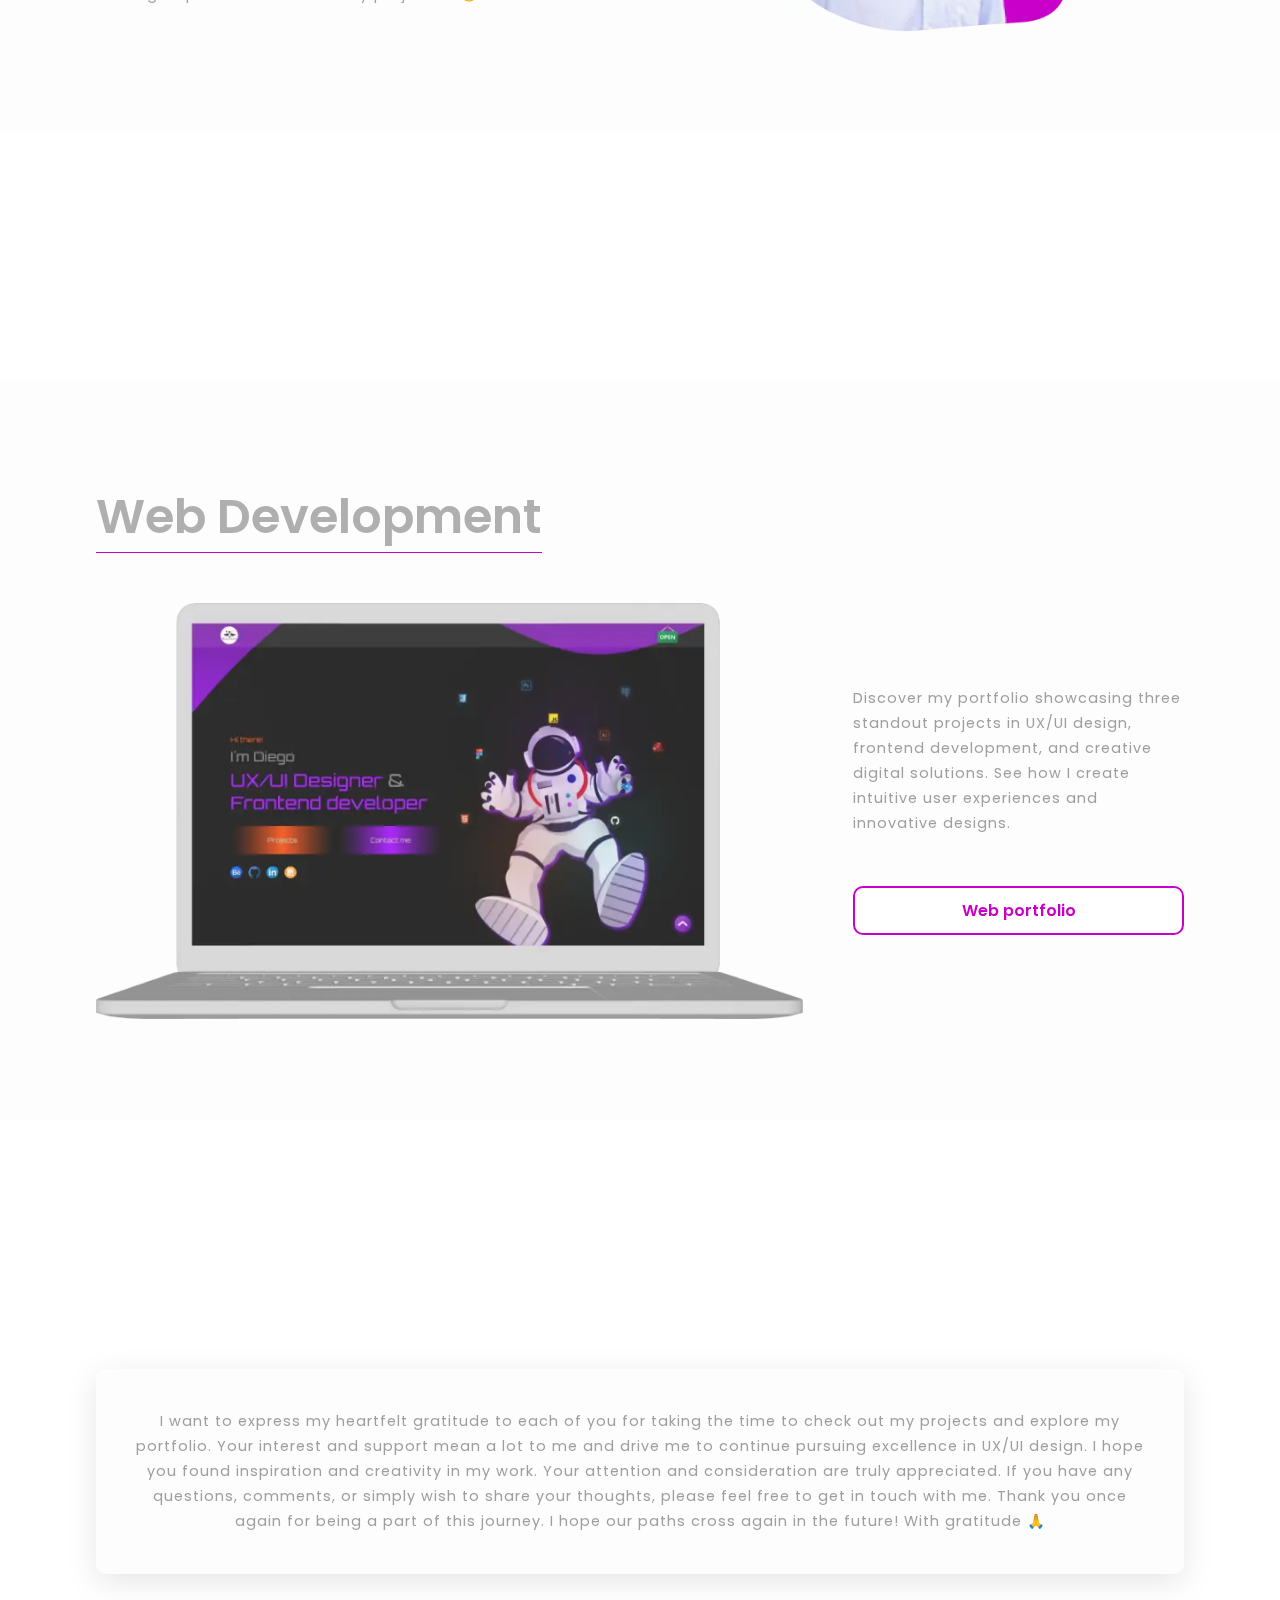
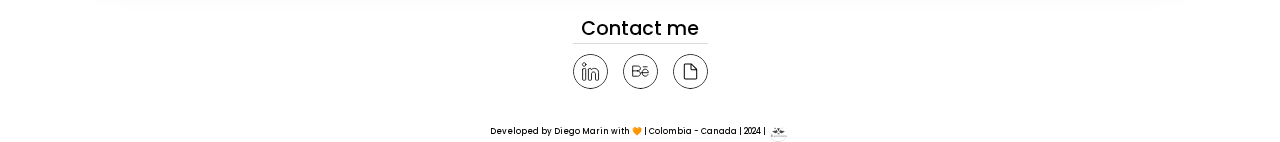
==== commit 653b34d0: "Making js files" ====
--- a/index.html
+++ b/index.html
@@ -310,10 +310,6 @@
         </div>
     </footer>
 
-    <!-- JS -->
-
-    <script src="main.js"></script>
-
 </body>
 </html>
 
